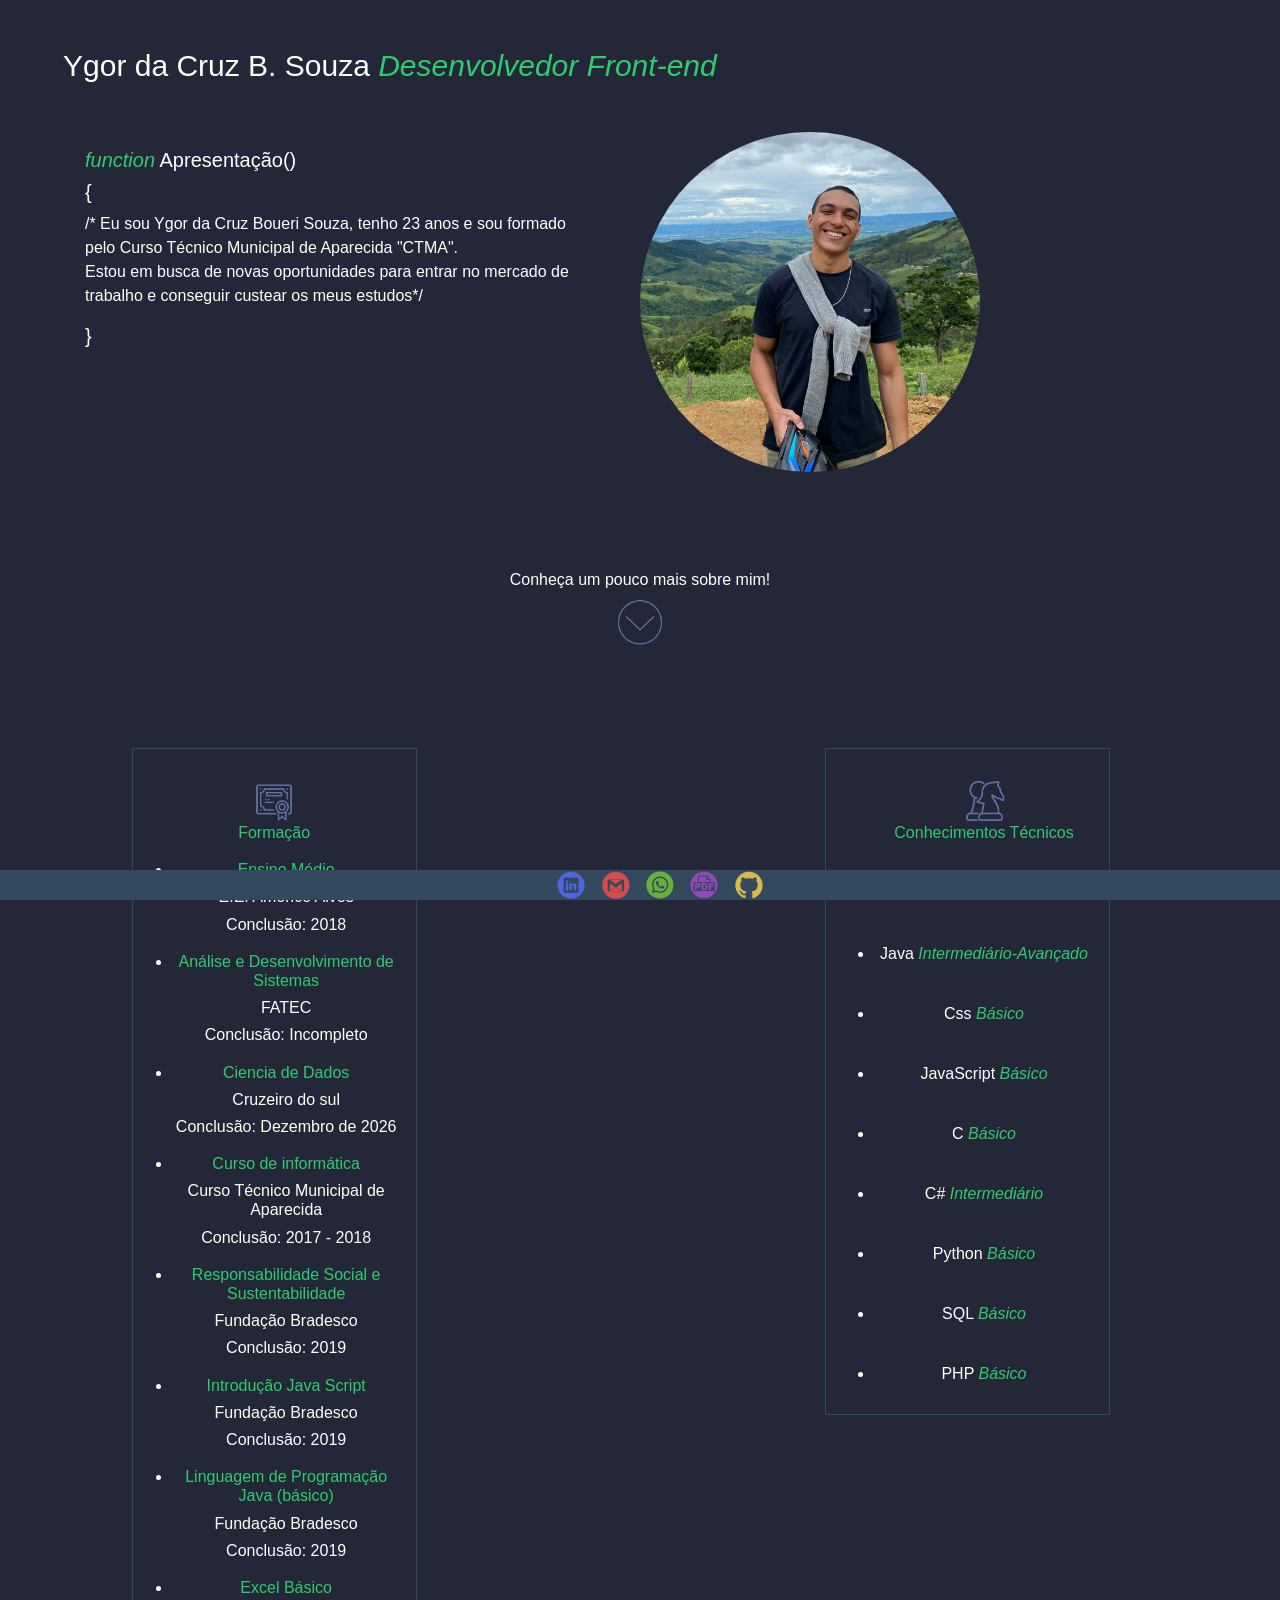
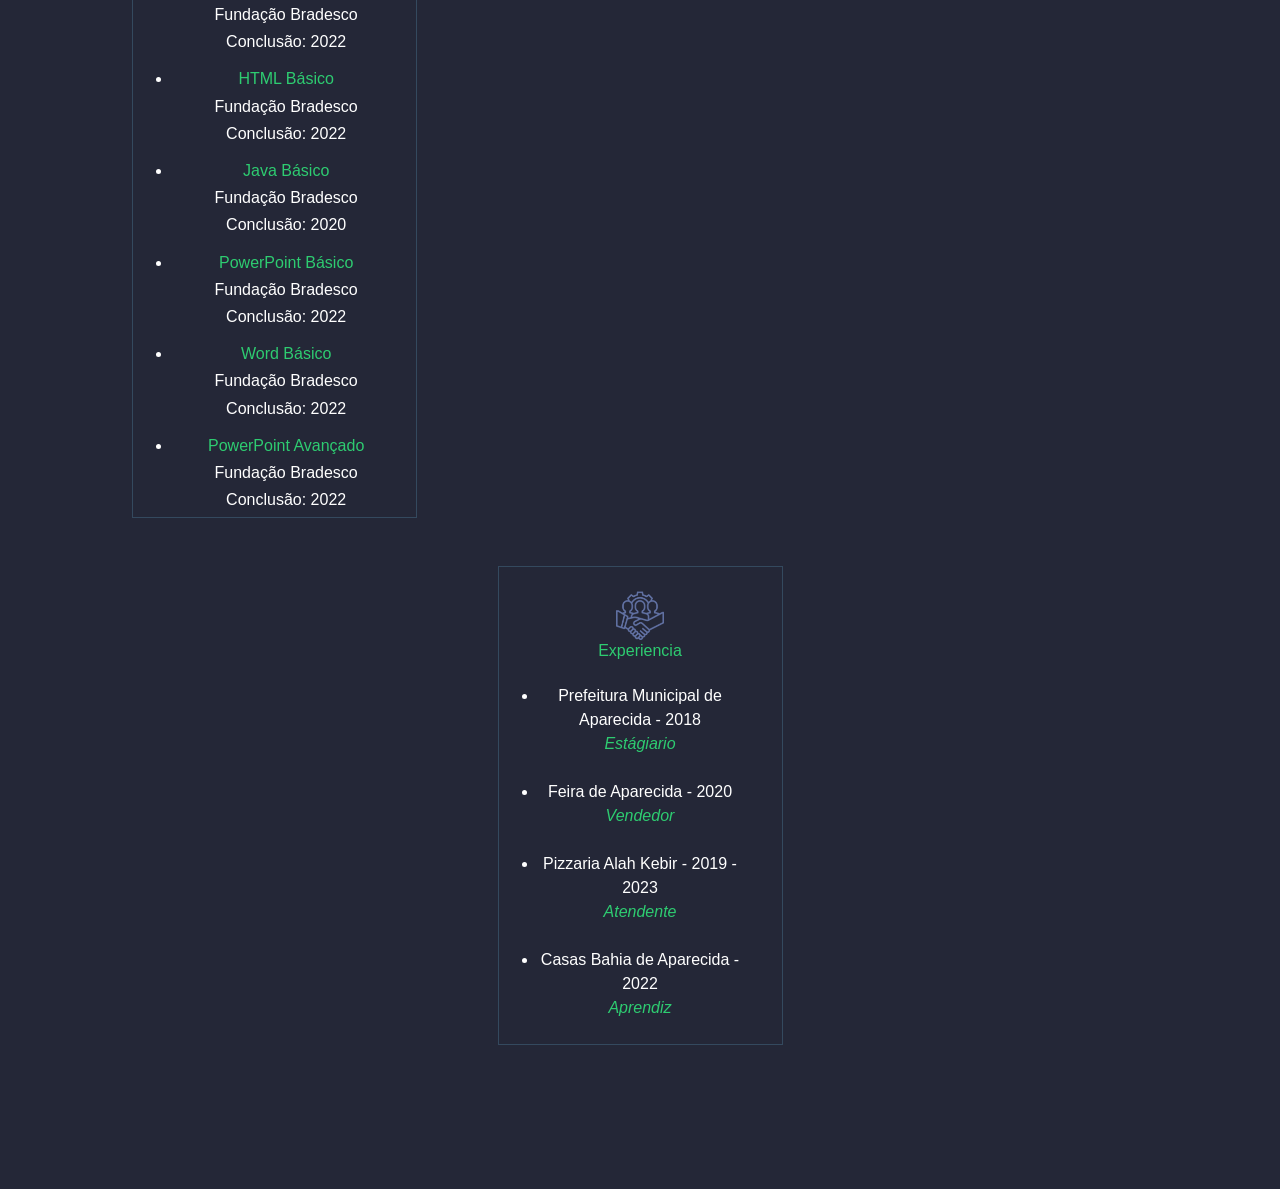
==== index.html @ 8544e9ea "Update index.html" ====
<!DOCTYPE html>
<html lang="pt-br">

<head>
    <meta charset="UTF-8">
    <meta name="viewport" content="width=device-width, initial-scale=1.0">
    <meta http-equiv="X-UA-Compatible" content="ie=edge">
    <link rel="stylesheet" href="Lib/bootstrap/css/bootstrap.min.css">
    <link rel="stylesheet" href="Css/Style.css">
    <title>Curriculum</title>
</head>

<body class="container-fluid">
    <header class="mt-5 ml-5">
        <h1 id="txt-name">Ygor da Cruz B. Souza <em>Desenvolvedor Front-end</em></h1>
    </header>

    <main class="container mt-5 mb-5 pb-5">
        <div class="row">
            <div class="col-12 col-sm-12 col-md-12 col-lg-6 col-xl-6 pr-5">
                <h5 class="mt-3"><em>function</em> Apresentação()</h5>
                <h5>{</h5>
                <p>/* Eu sou Ygor da Cruz Boueri Souza, tenho 23 anos e sou formado pelo Curso Técnico Municipal de
                    Aparecida
                    "CTMA".<br> Estou em busca de novas oportunidades para entrar no mercado de trabalho e conseguir custear os meus estudos*/
                    <br>
                </p>
                <h5>}</h5>
            </div>
            <div class="col-12 col-sm-12 col-md-12 col-lg-6 col-xl-6 p-0 m-0">
                <img class="p-0 m-0" src="Img/Ygor.jpeg" id="id-img">
            </div>

            <div class="col-12 col-sm-12 col-md-12 col-lg-12 col-xl-12 mt-5 text-center">
                <p class="text-center mt-5 pb-0 mb-0">Conheça um pouco mais sobre mim!</p>
                <a href="#conhecimentos" class="pt-0 mt-0">
                    <img class="p-0 m-0" src="Img/btnDown.png" alt="Imagem indisponivel" height="60px" id="img">
                </a>
            </div>
        </div>

        <div class="row mt-5 mb-5" id="conhecimentos">

            <div class="col-12 col-sm-12 col-md-12 col-lg-3 col-xl-3 bordas text-center mt-5 mb-0">
                <img class="text-center mt-4 main-img" src="Img/imgForm.png" alt="Imagem indisponivel">
                <h6 class="titulos">Formação</h6>
                <ul class="m-0 p-0 ml-4">
                    <li>
                        <h6 class="titulos mt-3">Ensino Médio</h6>
                    </li>
                    <h6>E.E. Américo Alves</h6>
                    <h6>Conclusão: 2018</h6>

                    <li>
                        <h6 class="titulos mt-3">Análise e Desenvolvimento de Sistemas</h6>
                    </li>
                    <h6>FATEC</h6>
                    <h6>Conclusão: Incompleto</h6>

                    <li>
                        <h6 class="titulos mt-3">Ciencia de Dados</h6>
                    </li>
                    <h6>Cruzeiro do sul</h6>
                    <h6>Conclusão: Dezembro de 2026</h6>

                    <li>
                        <h6 class="titulos mt-3">Curso de informática</h6>
                    </li>
                    <h6>Curso Técnico Municipal de Aparecida</h6>
                    <h6>Conclusão: 2017 - 2018</h6>

                    <li>
                        <h6 class="mt-3 titulos">Responsabilidade Social e Sustentabilidade </h6>
                    </li>
                    <h6>Fundação Bradesco</h6>
                    <h6>Conclusão: 2019</h6>


                    <li>
                        <h6 class="mt-3 titulos">Introdução Java Script  </h6>
                    </li>
                    <h6>Fundação Bradesco</h6>
                    <h6>Conclusão: 2019</h6>

                    <li>
                        <h6 class="mt-3 titulos">Linguagem de Programação Java (básico)</h6>
                    </li>
                    <h6>Fundação Bradesco</h6>
                    <h6>Conclusão: 2019</h6>

                    <li>
                        <h6 class="mt-3 titulos">Excel Básico</h6>
                    </li>
                    <h6>Fundação Bradesco</h6>
                    <h6>Conclusão: 2022</h6>

                    <li>
                        <h6 class="mt-3 titulos">HTML Básico </h6>
                    </li>
                    <h6>Fundação Bradesco</h6>
                    <h6>Conclusão: 2022</h6>

                    <li>
                        <h6 class="mt-3 titulos">Java Básico </h6>
                    </li>
                    <h6>Fundação Bradesco</h6>
                    <h6>Conclusão: 2020</h6>

                    <li>
                        <h6 class="mt-3 titulos">PowerPoint Básico </h6>
                    </li>
                    <h6>Fundação Bradesco</h6>
                    <h6>Conclusão: 2022</h6>

                    <li>
                        <h6 class="mt-3 titulos">Word Básico </h6>
                    </li>
                    <h6>Fundação Bradesco</h6>
                    <h6>Conclusão: 2022</h6>

                    <li>
                        <h6 class="mt-3 titulos">PowerPoint Avançado  </h6>
                    </li>
                    <h6>Fundação Bradesco</h6>
                    <h6>Conclusão: 2022</h6>
                </ul>
            </div>
            
            <div class="col-12 col-sm-12 col-md-12 col-lg-3 col-xl-3"></div>

            <div class=" col-12 col-sm-12 col-md-12 col-lg-3 col-xl-3 mt-5 pt-0 pl-5 bordas text-center esq">
                <img class="text-center mt-4 main-img" src="Img/imgTech.png" alt="Imagem indisponivel">
                <h6 class="titulos">Conhecimentos Técnicos</h6>
                <ul class="m-0 p-0">
                    <br>
                    <li class="m-0 p-0 mb-1 mt-2">HTML <em>Intermediário</em></li>
                    <br>
                    <li class="m-0 p-0 mb-1 mt-2">Java <em>Intermediário-Avançado</em></li>
                    <br>
                    <li class="m-0 p-0 mb-1 mt-2">Css <em>Básico</em></li>
                    <br>
                    <li class="m-0 p-0 mb-1 mt-2">JavaScript <em>Básico</em></li>
                    <br>
                    <li class="m-0 p-0 mb-1 mt-2">C <em>Básico</em></li>
                    <br>
                    <li class="m-0 p-0 mb-1 mt-2">C# <em>Intermediário</em></li>
                    <br>
                    <li class="m-0 p-0 mb-1 mt-2">Python <em>Básico</em></li>
                    <br>
                    <li class="m-0 p-0 mb-1 mt-2">SQL <em>Básico</em></li>
                    <br>
                    <li class="m-0 p-0 mb-1 mt-2">PHP <em>Básico</em></li>
                    <br>
                </ul>
            </div>

            <div class="col-12 col-sm-12 col-md-12 col-lg-3 col-xl-3 mt-5 bordas text-center ult">
                <img class="text-center mt-4 main-img" src="Img/imgInter.png" alt="Imagem indisponivel">
                <h6 class="titulos">Experiencia</h6>
                <ul class="m-4 p-0 mb-1 mt-2">
                    <li class="m-0 p-0">Prefeitura Municipal de Aparecida - 2018 <br><em>Estágiario</em></li>
                </ul>
                <ul class="m-4 p-0 mb-1 mt-2">
                    <li class="m-0 p-0">Feira de Aparecida - 2020 <br><em>Vendedor</em></li>
                </ul>
                <ul class="m-4 p-0 mb-1 mt-2">
                    <li class="m-0 p-0">Pizzaria Alah Kebir - 2019 - 2023 <br><em>Atendente</em></li>
                </ul>
                <ul class="m-4 p-0 mb-1 mt-2">
                    <li class="m-0 p-0">Casas Bahia de Aparecida - 2022 <br><em>Aprendiz</em></li>
                </ul>
            </div>
        </div>
    </main>

    <footer class="navbar fixed-bottom p-0 d-block m-0">

        <nav>
            <ul class="list center mb-0 pb-0">
                <li class="list-item">
                    <a target="_blank" href="https://www.linkedin.com/in/ygor-cruz-1957b2168/">
                        <img class="d-img" src="Img/btnLinkedin.png" id="btnLinkedin">
                    </a>
                </li>
                <li class="list-item">
                    <a target="_blank"
                        href="https://mail.google.com/mail/u/0/?view=cm&fs=1&tf=1&to=ygor.cruz019@gmail.com&body=Ol%C3%A1!">
                        <img class="d-img" src="Img/btnGmail.png" alt="Imagem indisponivel" id="btnGmail">
                    </a>
                </li>
                <li class="list-item">
                    <a target="_blank" href="https://api.whatsapp.com/send?phone=5512991654417&text=Olá">
                        <img class="d-img" src="Img/btnWhatsapp.png" alt="Imagem indisponivel" id="btnWhatsapp">
                    </a>
                </li>
                <li class="list-item">
                    <a target="_blank" href="Curriculo.pdf">
                        <img class="d-img" src="Img/btnPdf.png" alt="Imagem indisponivel" id="btnPdf">
                    </a>
                </li>
                <li class="list-item">
                    <a target="_blank" href="https://github.com/YgorCruz">
                        <img class="d-img" src="Img/btnGithub.png" alt="Imagem indisponivel" id="btnGithub">
                    </a>
                </li>
            </ul>
        </nav>

    </footer>
    <script src="lib/jquery/jquery.min.js"></script>
    <script src="Lib/bootstrap/js/bootstrap.min.js"></script>
</body>

</html>
---- Css/Style.css ----
/*Suavização da tela*/

html {
    scroll-behavior: smooth;
}

/*cor de fundo e das letras*/

body {
    background-color: #242737;
    color: white !important;
    position: absolute;
}

/*cor de fundo*/

footer {
    background-color: #34495e;
    text-align: center;
    position: relative;
}

main {
    position: relative;
}

.d-img {
    height: 30px;
    margin-bottom: 0;
    margin-left: 5px;
    margin-right: 5px;
    background-color: #34495e;
    border-radius: 100%;
}

a:hover {
    text-decoration: none;
}

em {
    color: #2ecc71;
}

header, h1 {
    font-size: 30px !important;
    color: white !important;
}

/*Nome Header*/

#txt-name {
    text-align: left;
}

.list {
    list-style: none;
}

.list-item {
    display: inline;
}

/*Borda das divs*/

.bordas {
    border: 1px solid #34495e;
    margin: auto;
}

/*Foto*/

#id-img {
    height: 340px;
    border-radius: 100%;
}

/*Titulo das divs*/

.titulos {
    color: #2ecc71;
}

.esq {
    height: auto;
    margin-right: 100px;
}

.ult {
    margin: auto;
}

.main-img {
    height: 50px !important;
}

#img {
    transition: all .3s;
}

#img:hover {
    transform: translateY(+20px);
}

#btnWhatsapp {
    transition: all .3s;
}

#btnWhatsapp:hover {
    transform: translateY(-10px);
}

#btnGithub:hover {
    transform: translateY(-10px);
}

#btnGithub {
    transition: all .3s;
}

#btnPdf:hover {
    transform: translateY(-10px);
}

#btnPdf {
    transition: all .3s;
}

#btnLinkedin:hover {
    transform: translateY(-10px);
}

#btnLinkedin {
    transition: all .3s;
}

#btnGmail:hover {
    transform: translateY(-10px);
}

#btnGmail {
    transition: all .3s;
}
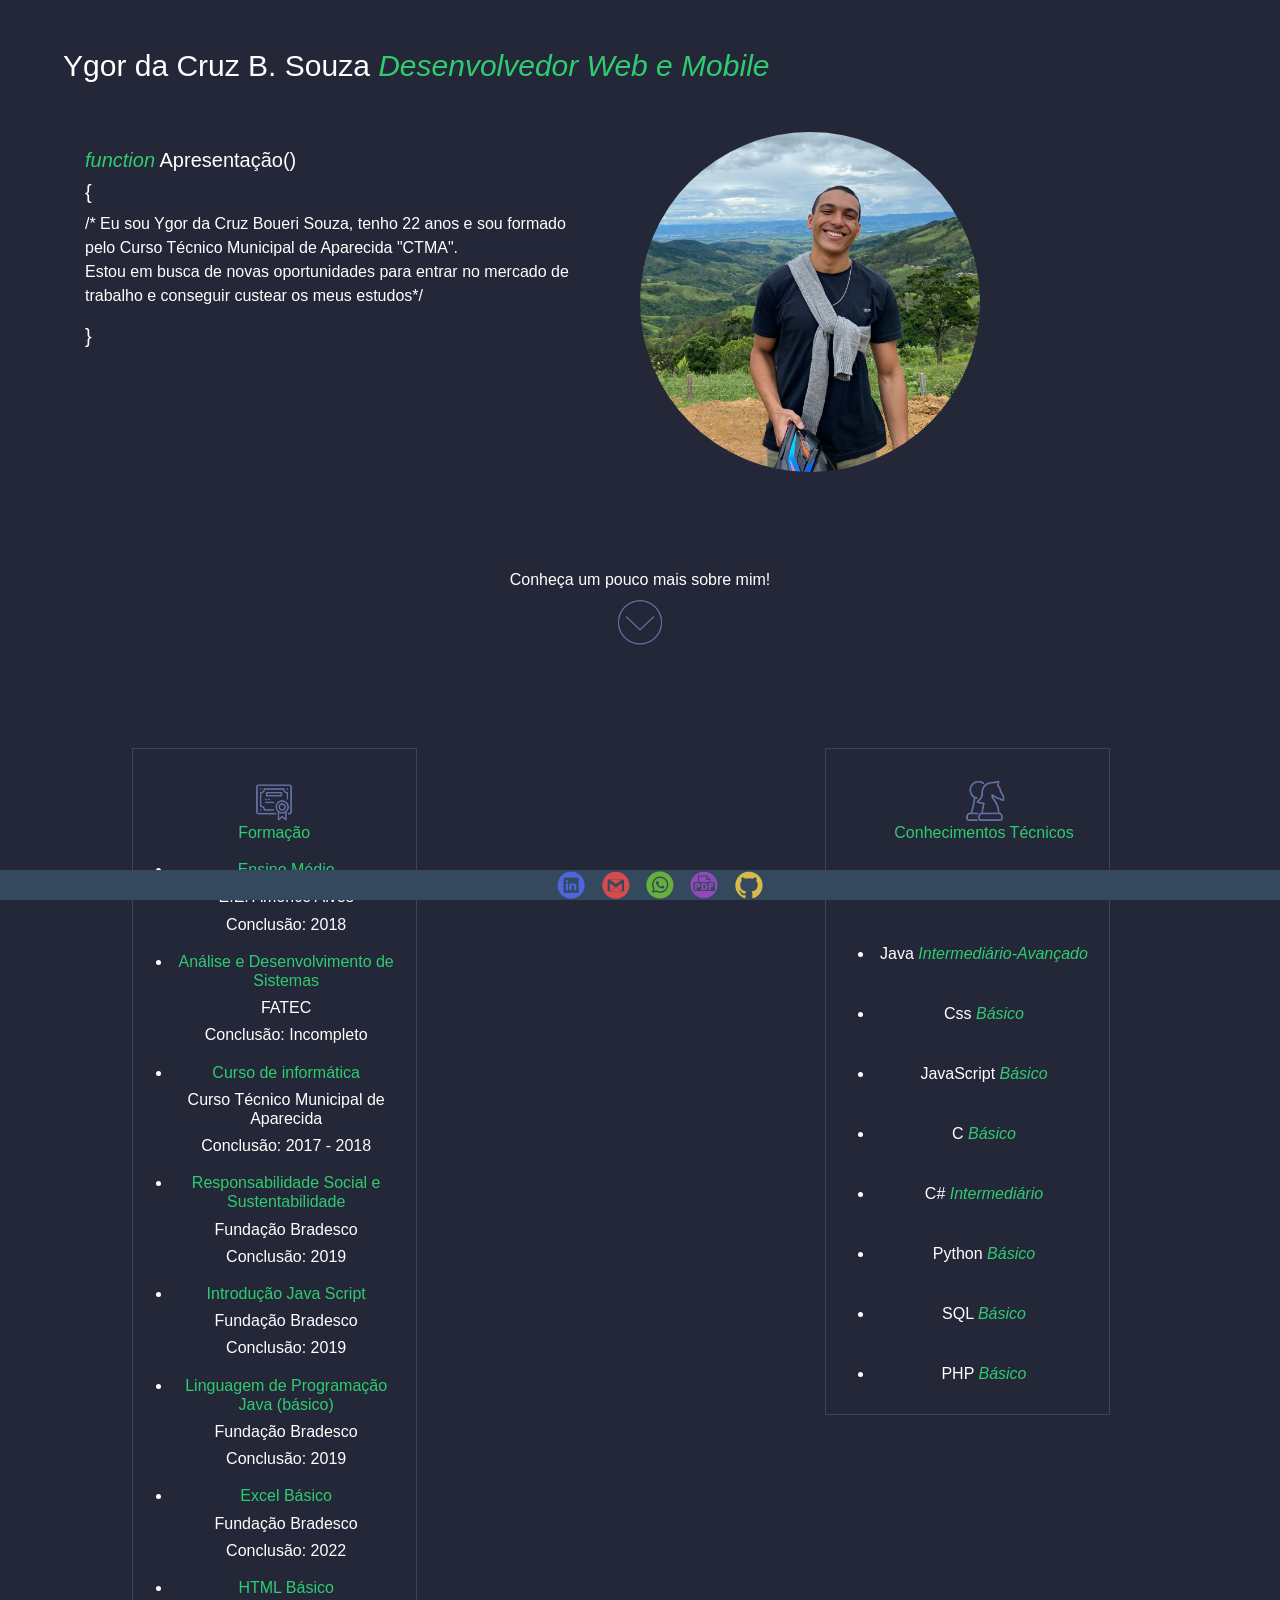
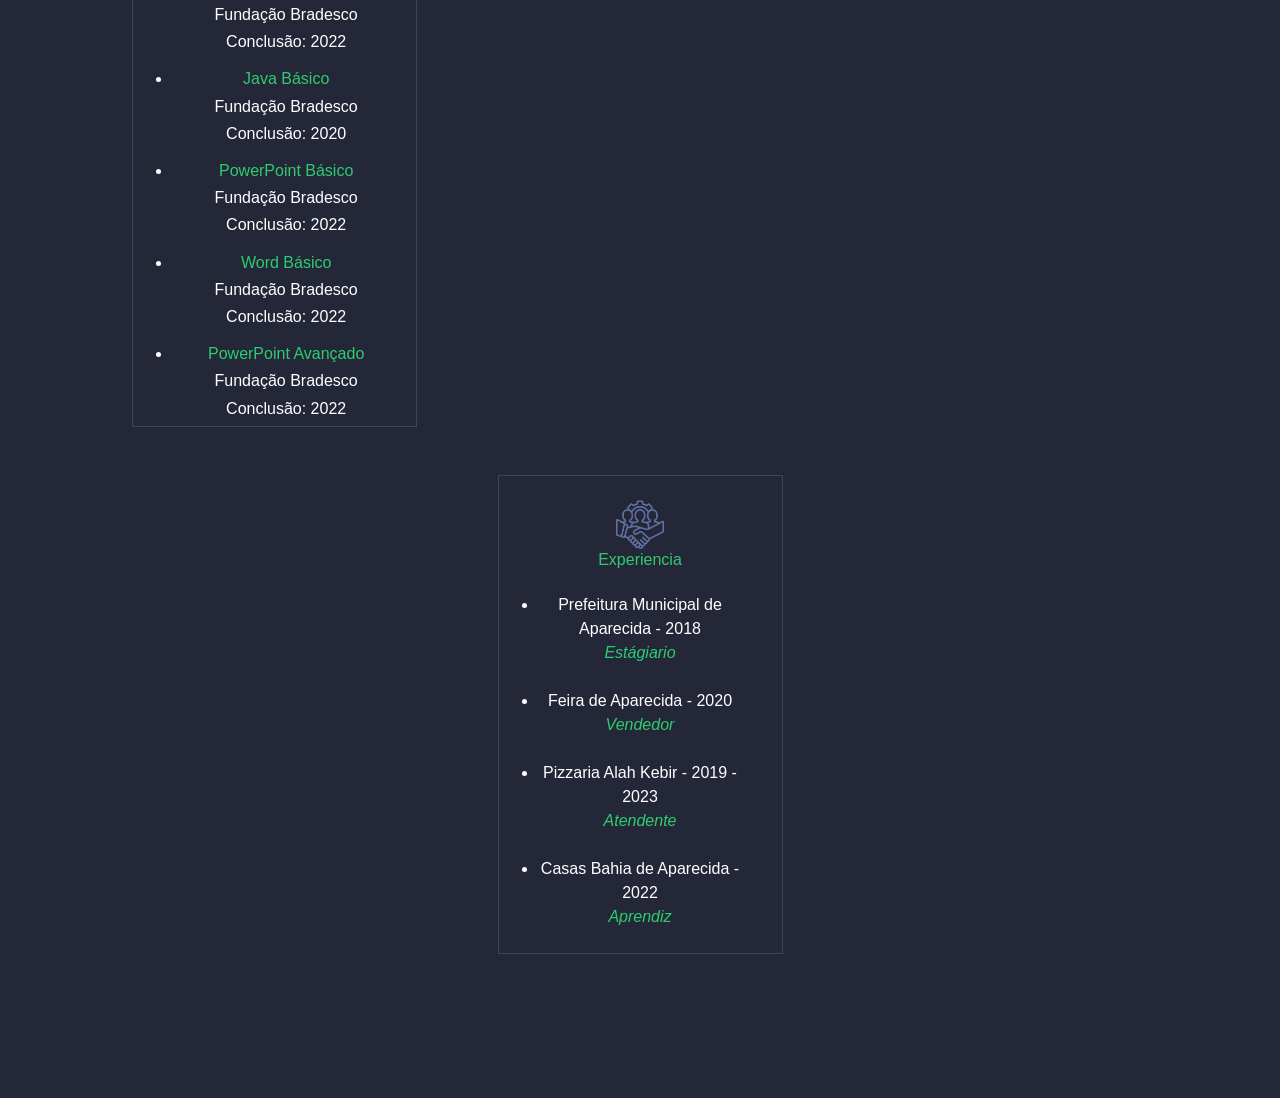
==== commit 70c6fcac: "Update index.html" ====
--- a/index.html
+++ b/index.html
@@ -12,7 +12,7 @@
 
 <body class="container-fluid">
     <header class="mt-5 ml-5">
-        <h1 id="txt-name">Ygor da Cruz B. Souza <em>Desenvolvedor Front-end</em></h1>
+        <h1 id="txt-name">Ygor da Cruz B. Souza <em>Desenvolvedor Web e Mobile</em></h1>
     </header>
 
     <main class="container mt-5 mb-5 pb-5">
@@ -20,7 +20,7 @@
             <div class="col-12 col-sm-12 col-md-12 col-lg-6 col-xl-6 pr-5">
                 <h5 class="mt-3"><em>function</em> Apresentação()</h5>
                 <h5>{</h5>
-                <p>/* Eu sou Ygor da Cruz Boueri Souza, tenho 23 anos e sou formado pelo Curso Técnico Municipal de
+                <p>/* Eu sou Ygor da Cruz Boueri Souza, tenho 22 anos e sou formado pelo Curso Técnico Municipal de
                     Aparecida
                     "CTMA".<br> Estou em busca de novas oportunidades para entrar no mercado de trabalho e conseguir custear os meus estudos*/
                     <br>
@@ -58,12 +58,6 @@
                     <h6>Conclusão: Incompleto</h6>
 
                     <li>
-                        <h6 class="titulos mt-3">Ciencia de Dados</h6>
-                    </li>
-                    <h6>Cruzeiro do sul</h6>
-                    <h6>Conclusão: Dezembro de 2026</h6>
-
-                    <li>
                         <h6 class="titulos mt-3">Curso de informática</h6>
                     </li>
                     <h6>Curso Técnico Municipal de Aparecida</h6>
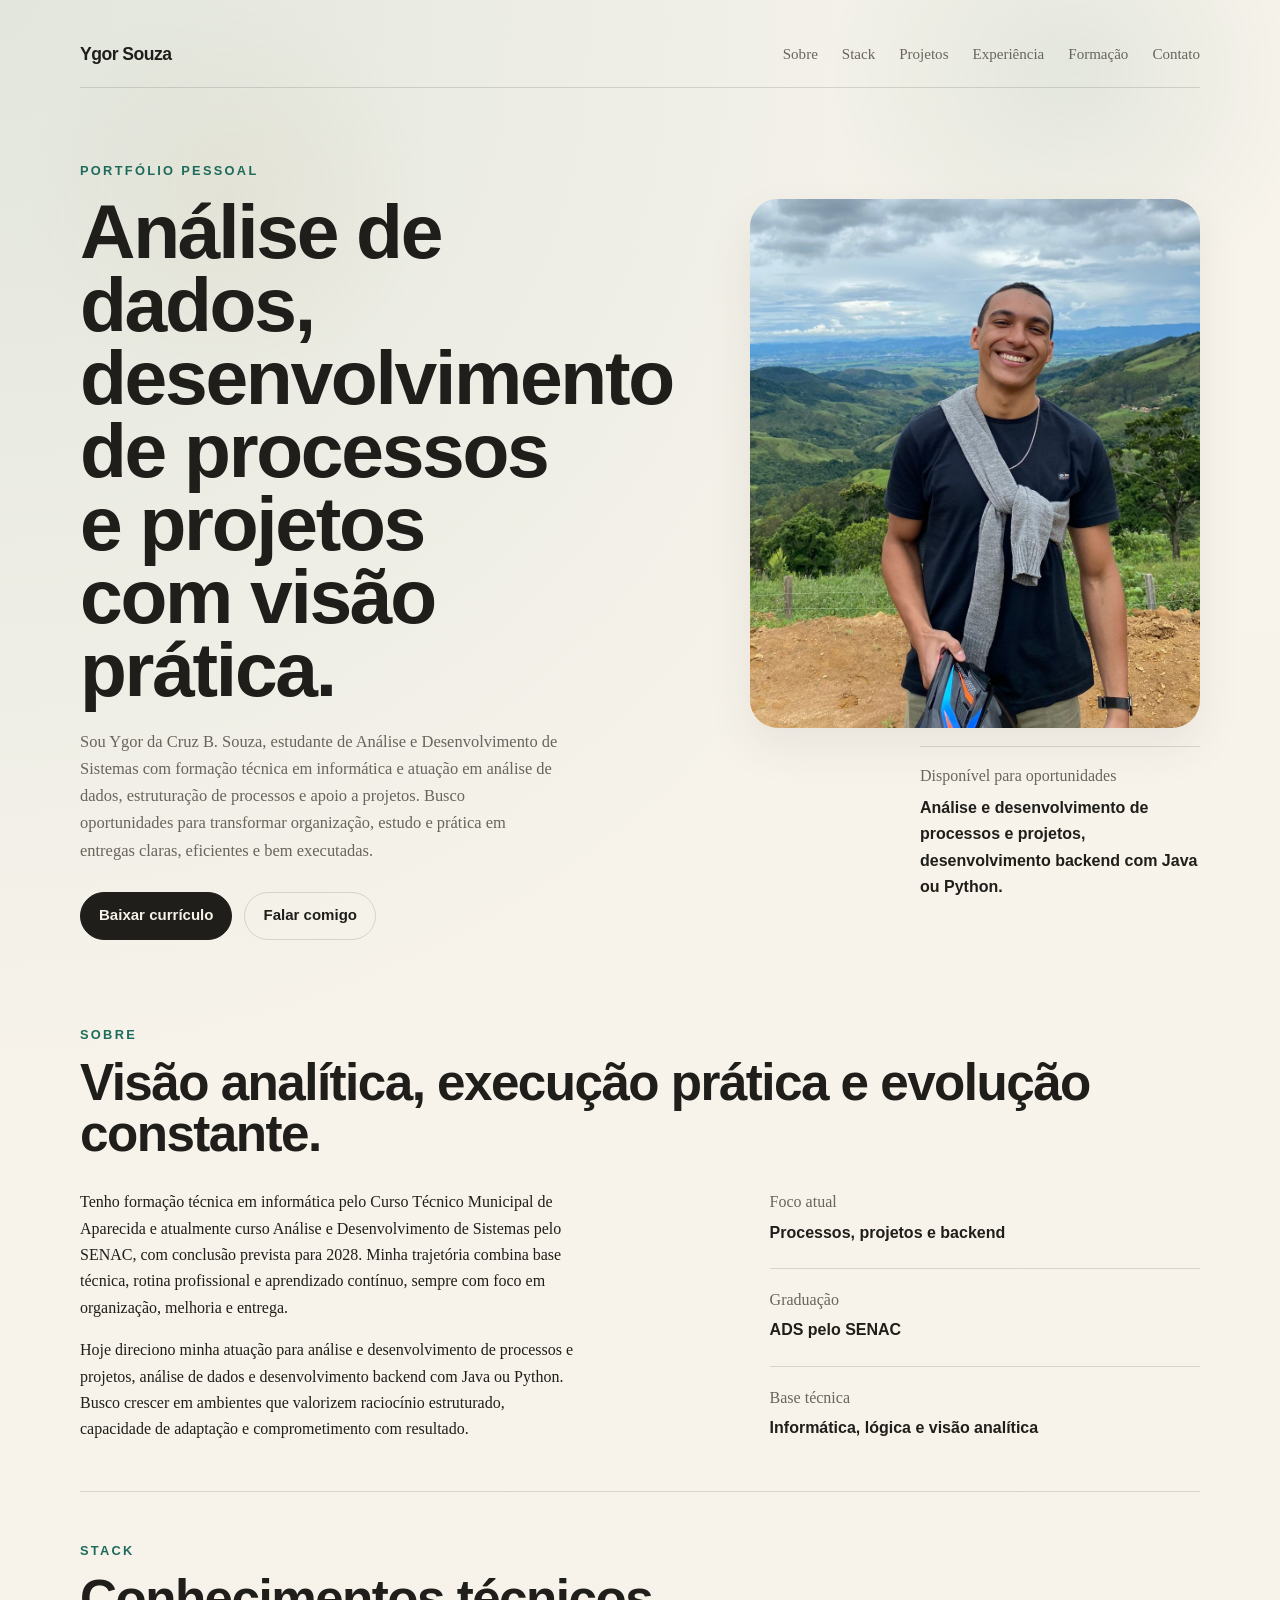
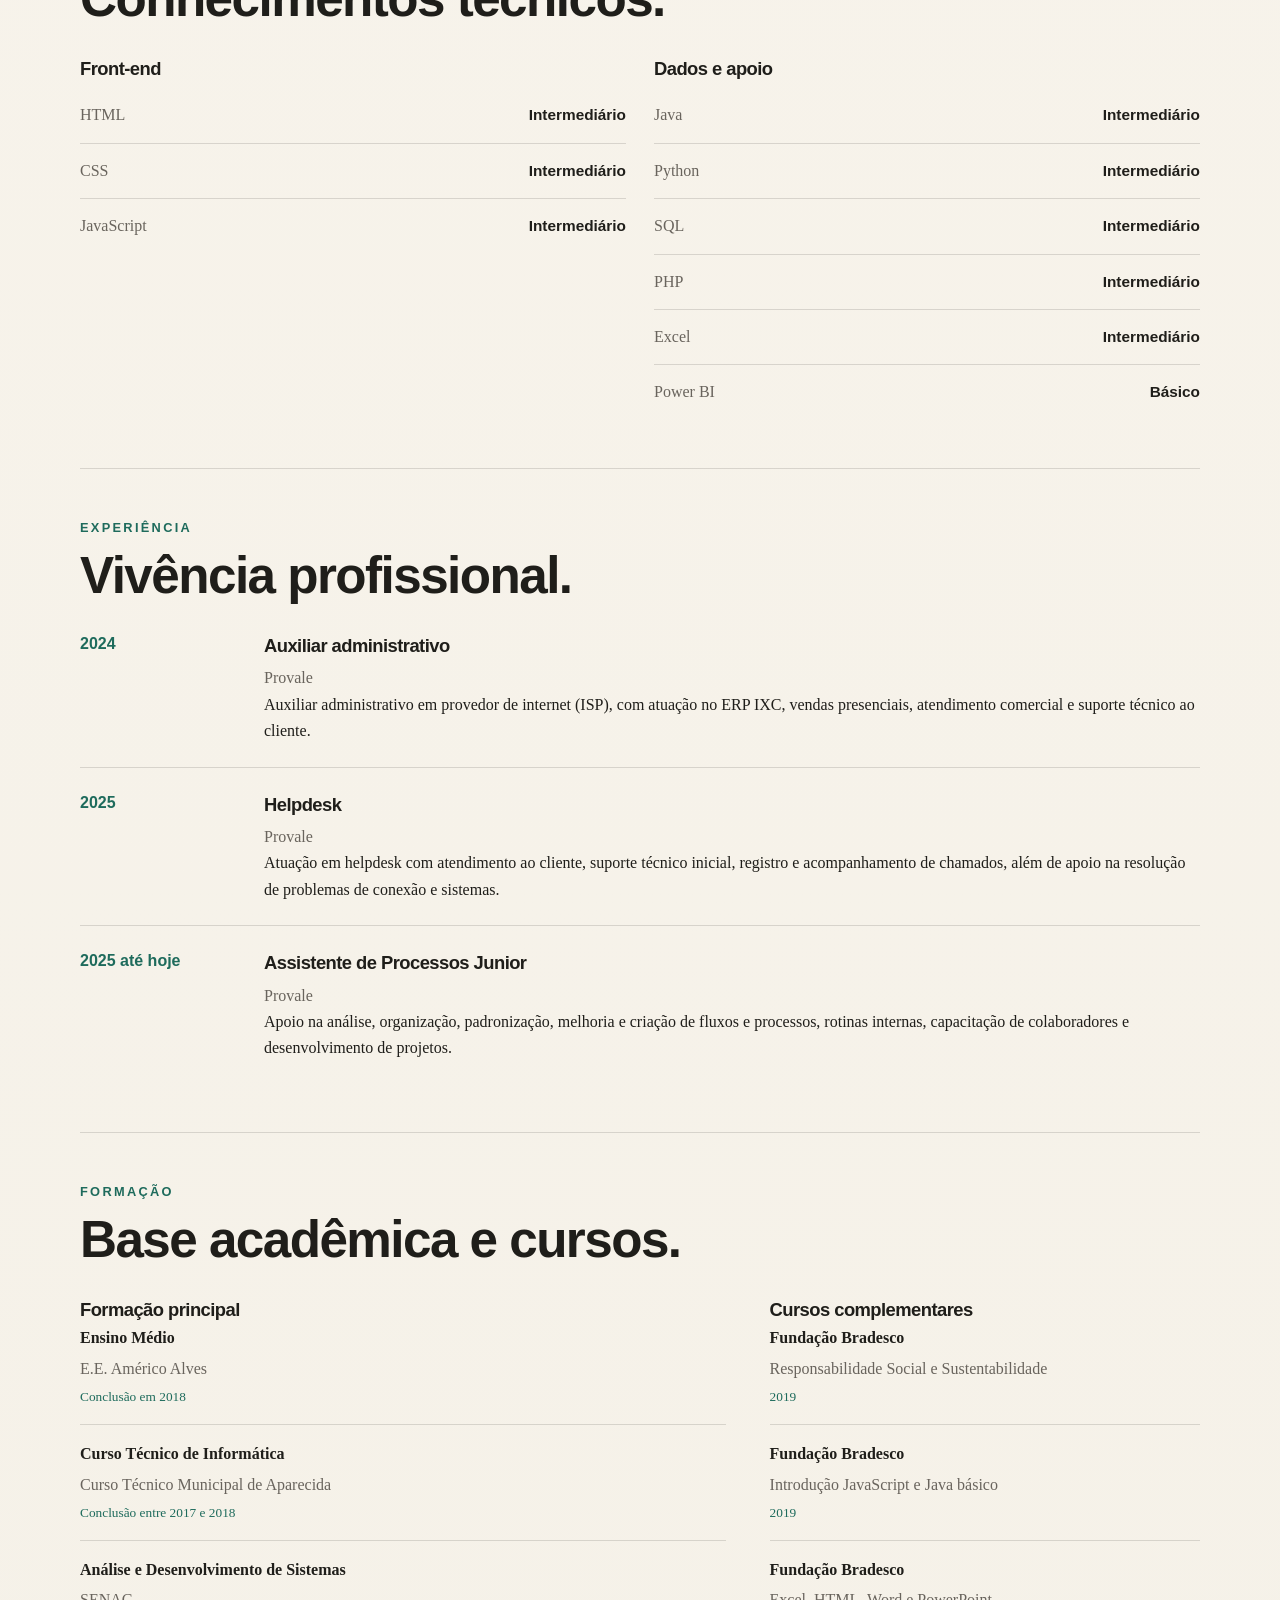
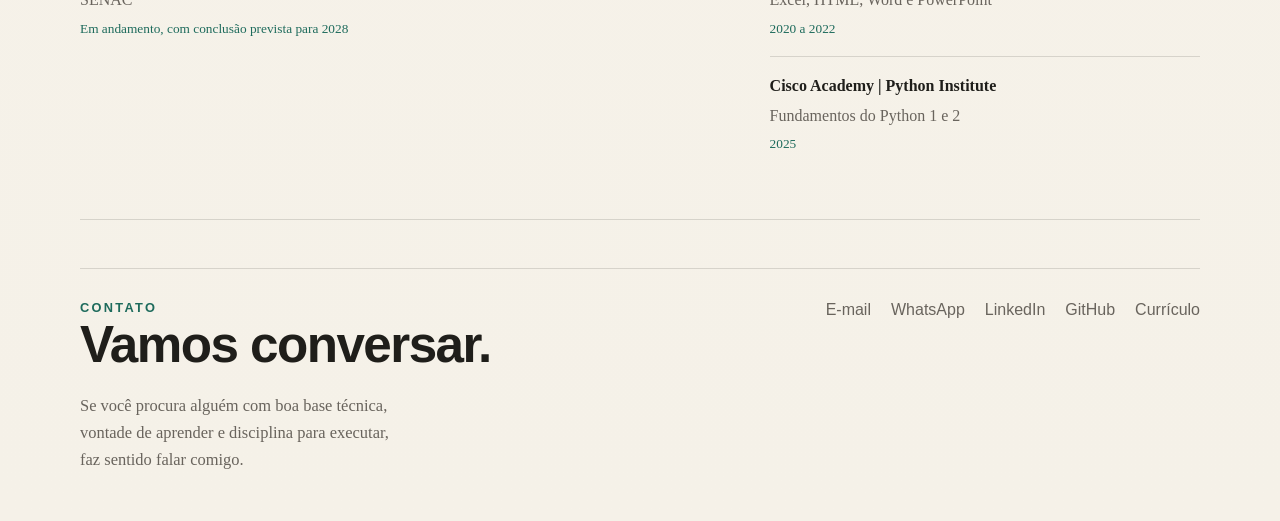
==== commit bd63c263: "Autualização de portifólio, sem utilização de framework bootstrap e nova identidade visual" ====
--- a/index.html
+++ b/index.html
@@ -1,208 +1,248 @@
 <!DOCTYPE html>
-<html lang="pt-br">
-
+<html lang="pt-BR">
 <head>
     <meta charset="UTF-8">
     <meta name="viewport" content="width=device-width, initial-scale=1.0">
-    <meta http-equiv="X-UA-Compatible" content="ie=edge">
-    <link rel="stylesheet" href="Lib/bootstrap/css/bootstrap.min.css">
+    <meta name="description" content="Portfólio de Ygor da Cruz B. Souza, desenvolvedor front-end com perfil técnico, experiência prática e formação em tecnologia.">
+    <title>Ygor da Cruz B. Souza | Portfólio</title>
+    <link rel="icon" type="image/svg+xml" href="Img/favicon.svg">
     <link rel="stylesheet" href="Css/Style.css">
-    <title>Curriculum</title>
 </head>
-
-<body class="container-fluid">
-    <header class="mt-5 ml-5">
-        <h1 id="txt-name">Ygor da Cruz B. Souza <em>Desenvolvedor Web e Mobile</em></h1>
+<body>
+    <div class="page-accent" aria-hidden="true"></div>
+
+    <!-- Navegação principal compartilhada com a página de projetos. -->
+    <header class="site-header">
+        <div class="shell nav-shell">
+            <a class="brand reveal" href="#inicio">Ygor Souza</a>
+            <nav class="site-nav reveal reveal-delay-1" aria-label="Navegação principal">
+                <a href="#sobre">Sobre</a>
+                <a href="#stack">Stack</a>
+                <a href="projetos.html">Projetos</a>
+                <a href="#experiencia">Experiência</a>
+                <a href="#formacao">Formação</a>
+                <a href="#contato">Contato</a>
+            </nav>
+        </div>
     </header>
 
-    <main class="container mt-5 mb-5 pb-5">
-        <div class="row">
-            <div class="col-12 col-sm-12 col-md-12 col-lg-6 col-xl-6 pr-5">
-                <h5 class="mt-3"><em>function</em> Apresentação()</h5>
-                <h5>{</h5>
-                <p>/* Eu sou Ygor da Cruz Boueri Souza, tenho 22 anos e sou formado pelo Curso Técnico Municipal de
-                    Aparecida
-                    "CTMA".<br> Estou em busca de novas oportunidades para entrar no mercado de trabalho e conseguir custear os meus estudos*/
-                    <br>
+    <main id="inicio">
+        <!-- Hero com posicionamento profissional e CTA principal. -->
+        <section class="hero shell">
+            <div class="hero-copy">
+                <p class="eyebrow reveal">Portfólio pessoal</p>
+                <h1 class="reveal reveal-delay-1">Análise de dados, desenvolvimento de processos e projetos com visão prática.</h1>
+                <p class="lead reveal reveal-delay-2">
+                    Sou Ygor da Cruz B. Souza, estudante de Análise e Desenvolvimento de Sistemas com formação técnica
+                    em informática e atuação em análise de dados, estruturação de processos e apoio a projetos. Busco
+                    oportunidades para transformar organização, estudo e prática em entregas claras, eficientes e bem
+                    executadas.
                 </p>
-                <h5>}</h5>
-            </div>
-            <div class="col-12 col-sm-12 col-md-12 col-lg-6 col-xl-6 p-0 m-0">
-                <img class="p-0 m-0" src="Img/Ygor.jpeg" id="id-img">
-            </div>
-
-            <div class="col-12 col-sm-12 col-md-12 col-lg-12 col-xl-12 mt-5 text-center">
-                <p class="text-center mt-5 pb-0 mb-0">Conheça um pouco mais sobre mim!</p>
-                <a href="#conhecimentos" class="pt-0 mt-0">
-                    <img class="p-0 m-0" src="Img/btnDown.png" alt="Imagem indisponivel" height="60px" id="img">
-                </a>
-            </div>
-        </div>
-
-        <div class="row mt-5 mb-5" id="conhecimentos">
-
-            <div class="col-12 col-sm-12 col-md-12 col-lg-3 col-xl-3 bordas text-center mt-5 mb-0">
-                <img class="text-center mt-4 main-img" src="Img/imgForm.png" alt="Imagem indisponivel">
-                <h6 class="titulos">Formação</h6>
-                <ul class="m-0 p-0 ml-4">
+
+                <div class="hero-actions reveal reveal-delay-3">
+                    <a class="button primary" href="Curriculo.pdf" target="_blank" rel="noopener noreferrer">Baixar currículo</a>
+                    <a class="button ghost" href="#contato">Falar comigo</a>
+                </div>
+            </div>
+
+            <div class="hero-media reveal reveal-delay-2">
+                <div class="portrait-wrap">
+                    <img src="Img/Ygor.jpeg" alt="Retrato de Ygor da Cruz B. Souza" class="portrait">
+                </div>
+                <div class="hero-note">
+                    <span>Disponível para oportunidades</span>
+                    <strong>Análise e desenvolvimento de processos e projetos, desenvolvimento backend com Java ou Python.</strong>
+                </div>
+            </div>
+        </section>
+
+        <!-- Resumo de perfil e direcionamento atual. -->
+        <section class="section shell" id="sobre">
+            <div class="section-head reveal">
+                <p class="eyebrow">Sobre</p>
+                <h2>Visão analítica, execução prática e evolução constante.</h2>
+            </div>
+
+            <div class="two-column">
+                <div class="copy-block reveal reveal-delay-1">
+                    <p>
+                        Tenho formação técnica em informática pelo Curso Técnico Municipal de Aparecida e atualmente
+                        curso Análise e Desenvolvimento de Sistemas pelo SENAC, com conclusão prevista para 2028. Minha
+                        trajetória combina base técnica, rotina profissional e aprendizado contínuo, sempre com foco em
+                        organização, melhoria e entrega.
+                    </p>
+                    <p>
+                        Hoje direciono minha atuação para análise e desenvolvimento de processos e projetos, análise de
+                        dados e desenvolvimento backend com Java ou Python. Busco crescer em ambientes que valorizem
+                        raciocínio estruturado, capacidade de adaptação e comprometimento com resultado.
+                    </p>
+                </div>
+
+                <ul class="fact-block reveal reveal-delay-2">
                     <li>
-                        <h6 class="titulos mt-3">Ensino Médio</h6>
+                        <span class="fact-label">Foco atual</span>
+                        <strong>Processos, projetos e backend</strong>
                     </li>
-                    <h6>E.E. Américo Alves</h6>
-                    <h6>Conclusão: 2018</h6>
-
                     <li>
-                        <h6 class="titulos mt-3">Análise e Desenvolvimento de Sistemas</h6>
+                        <span class="fact-label">Graduação</span>
+                        <strong>ADS pelo SENAC</strong>
                     </li>
-                    <h6>FATEC</h6>
-                    <h6>Conclusão: Incompleto</h6>
-
                     <li>
-                        <h6 class="titulos mt-3">Curso de informática</h6>
+                        <span class="fact-label">Base técnica</span>
+                        <strong>Informática, lógica e visão analítica</strong>
                     </li>
-                    <h6>Curso Técnico Municipal de Aparecida</h6>
-                    <h6>Conclusão: 2017 - 2018</h6>
-
-                    <li>
-                        <h6 class="mt-3 titulos">Responsabilidade Social e Sustentabilidade </h6>
-                    </li>
-                    <h6>Fundação Bradesco</h6>
-                    <h6>Conclusão: 2019</h6>
-
-
-                    <li>
-                        <h6 class="mt-3 titulos">Introdução Java Script  </h6>
-                    </li>
-                    <h6>Fundação Bradesco</h6>
-                    <h6>Conclusão: 2019</h6>
-
-                    <li>
-                        <h6 class="mt-3 titulos">Linguagem de Programação Java (básico)</h6>
-                    </li>
-                    <h6>Fundação Bradesco</h6>
-                    <h6>Conclusão: 2019</h6>
-
-                    <li>
-                        <h6 class="mt-3 titulos">Excel Básico</h6>
-                    </li>
-                    <h6>Fundação Bradesco</h6>
-                    <h6>Conclusão: 2022</h6>
-
-                    <li>
-                        <h6 class="mt-3 titulos">HTML Básico </h6>
-                    </li>
-                    <h6>Fundação Bradesco</h6>
-                    <h6>Conclusão: 2022</h6>
-
-                    <li>
-                        <h6 class="mt-3 titulos">Java Básico </h6>
-                    </li>
-                    <h6>Fundação Bradesco</h6>
-                    <h6>Conclusão: 2020</h6>
-
-                    <li>
-                        <h6 class="mt-3 titulos">PowerPoint Básico </h6>
-                    </li>
-                    <h6>Fundação Bradesco</h6>
-                    <h6>Conclusão: 2022</h6>
-
-                    <li>
-                        <h6 class="mt-3 titulos">Word Básico </h6>
-                    </li>
-                    <h6>Fundação Bradesco</h6>
-                    <h6>Conclusão: 2022</h6>
-
-                    <li>
-                        <h6 class="mt-3 titulos">PowerPoint Avançado  </h6>
-                    </li>
-                    <h6>Fundação Bradesco</h6>
-                    <h6>Conclusão: 2022</h6>
                 </ul>
             </div>
-            
-            <div class="col-12 col-sm-12 col-md-12 col-lg-3 col-xl-3"></div>
-
-            <div class=" col-12 col-sm-12 col-md-12 col-lg-3 col-xl-3 mt-5 pt-0 pl-5 bordas text-center esq">
-                <img class="text-center mt-4 main-img" src="Img/imgTech.png" alt="Imagem indisponivel">
-                <h6 class="titulos">Conhecimentos Técnicos</h6>
-                <ul class="m-0 p-0">
-                    <br>
-                    <li class="m-0 p-0 mb-1 mt-2">HTML <em>Intermediário</em></li>
-                    <br>
-                    <li class="m-0 p-0 mb-1 mt-2">Java <em>Intermediário-Avançado</em></li>
-                    <br>
-                    <li class="m-0 p-0 mb-1 mt-2">Css <em>Básico</em></li>
-                    <br>
-                    <li class="m-0 p-0 mb-1 mt-2">JavaScript <em>Básico</em></li>
-                    <br>
-                    <li class="m-0 p-0 mb-1 mt-2">C <em>Básico</em></li>
-                    <br>
-                    <li class="m-0 p-0 mb-1 mt-2">C# <em>Intermediário</em></li>
-                    <br>
-                    <li class="m-0 p-0 mb-1 mt-2">Python <em>Básico</em></li>
-                    <br>
-                    <li class="m-0 p-0 mb-1 mt-2">SQL <em>Básico</em></li>
-                    <br>
-                    <li class="m-0 p-0 mb-1 mt-2">PHP <em>Básico</em></li>
-                    <br>
-                </ul>
-            </div>
-
-            <div class="col-12 col-sm-12 col-md-12 col-lg-3 col-xl-3 mt-5 bordas text-center ult">
-                <img class="text-center mt-4 main-img" src="Img/imgInter.png" alt="Imagem indisponivel">
-                <h6 class="titulos">Experiencia</h6>
-                <ul class="m-4 p-0 mb-1 mt-2">
-                    <li class="m-0 p-0">Prefeitura Municipal de Aparecida - 2018 <br><em>Estágiario</em></li>
-                </ul>
-                <ul class="m-4 p-0 mb-1 mt-2">
-                    <li class="m-0 p-0">Feira de Aparecida - 2020 <br><em>Vendedor</em></li>
-                </ul>
-                <ul class="m-4 p-0 mb-1 mt-2">
-                    <li class="m-0 p-0">Pizzaria Alah Kebir - 2019 - 2023 <br><em>Atendente</em></li>
-                </ul>
-                <ul class="m-4 p-0 mb-1 mt-2">
-                    <li class="m-0 p-0">Casas Bahia de Aparecida - 2022 <br><em>Aprendiz</em></li>
-                </ul>
-            </div>
-        </div>
+        </section>
+
+        <!-- Conhecimentos agrupados por área para manutenção mais simples. -->
+        <section class="section shell" id="stack">
+            <div class="section-head reveal">
+                <p class="eyebrow">Stack</p>
+                <h2>Conhecimentos técnicos.</h2>
+            </div>
+
+            <div class="stack-grid">
+                <article class="stack-group reveal reveal-delay-1">
+                    <h3>Front-end</h3>
+                    <ul>
+                        <li><span>HTML</span><strong>Intermediário</strong></li>
+                        <li><span>CSS</span><strong>Intermediário</strong></li>
+                        <li><span>JavaScript</span><strong>Intermediário</strong></li>
+                    </ul>
+                </article>
+
+                <article class="stack-group reveal reveal-delay-3">
+                    <h3>Dados e apoio</h3>
+                    <ul>
+                        <li><span>Java</span><strong>Intermediário</strong></li>
+                        <li><span>Python</span><strong>Intermediário</strong></li>
+                        <li><span>SQL</span><strong>Intermediário</strong></li>
+                        <li><span>PHP</span><strong>Intermediário</strong></li>
+                        <li><span>Excel</span><strong>Intermediário</strong></li>
+                        <li><span>Power BI</span><strong>Básico</strong></li>
+                    </ul>
+                </article>
+            </div>
+        </section>
+
+        <!-- Timeline profissional em ordem cronológica. -->
+        <section class="section shell" id="experiencia">
+            <div class="section-head reveal">
+                <p class="eyebrow">Experiência</p>
+                <h2>Vivência profissional.</h2>
+            </div>
+
+            <div class="timeline">
+                <article class="timeline-item reveal reveal-delay-1">
+                    <span class="timeline-year">2024</span>
+                    <div>
+                        <h3>Auxiliar administrativo</h3>
+                        <p class="muted">Provale</p>
+                        <p>Auxiliar administrativo em provedor de internet (ISP), com atuação no ERP IXC, vendas presenciais, atendimento comercial e suporte técnico ao cliente.</p>
+                    </div>
+                </article>
+
+                <article class="timeline-item reveal reveal-delay-2">
+                    <span class="timeline-year">2025</span>
+                    <div>
+                        <h3>Helpdesk</h3>
+                        <p class="muted">Provale</p>
+                        <p>Atuação em helpdesk com atendimento ao cliente, suporte técnico inicial, registro e acompanhamento de chamados, além de apoio na resolução de problemas de conexão e sistemas.</p>
+                    </div>
+                </article>
+
+                <article class="timeline-item reveal reveal-delay-3">
+                    <span class="timeline-year">2025 até hoje</span>
+                    <div>
+                        <h3>Assistente de Processos Junior</h3>
+                        <p class="muted">Provale</p>
+                        <p>Apoio na análise, organização, padronização, melhoria e criação de fluxos e processos, rotinas internas, capacitação de colaboradores e desenvolvimento de projetos.</p>
+                    </div>
+                </article>
+            </div>
+        </section>
+
+        <!-- Formação principal separada dos cursos complementares. -->
+        <section class="section shell" id="formacao">
+            <div class="section-head reveal">
+                <p class="eyebrow">Formação</p>
+                <h2>Base acadêmica e cursos.</h2>
+            </div>
+
+            <div class="two-column education-layout">
+                <div class="education-block reveal reveal-delay-1">
+                    <h3>Formação principal</h3>
+                    <ul class="entry-list">
+                        <li>
+                            <strong>Ensino Médio</strong>
+                            <span>E.E. Américo Alves</span>
+                            <small>Conclusão em 2018</small>
+                        </li>
+                        <li>
+                            <strong>Curso Técnico de Informática</strong>
+                            <span>Curso Técnico Municipal de Aparecida</span>
+                            <small>Conclusão entre 2017 e 2018</small>
+                        </li>
+                        <li>
+                            <strong>Análise e Desenvolvimento de Sistemas</strong>
+                            <span>SENAC</span>
+                            <small>Em andamento, com conclusão prevista para 2028</small>
+                        </li>
+                    </ul>
+                </div>
+
+                <div class="education-block reveal reveal-delay-2">
+                    <h3>Cursos complementares</h3>
+                    <ul class="entry-list">
+                        <li>
+                            <strong>Fundação Bradesco</strong>
+                            <span>Responsabilidade Social e Sustentabilidade</span>
+                            <small>2019</small>
+                        </li>
+                        <li>
+                            <strong>Fundação Bradesco</strong>
+                            <span>Introdução JavaScript e Java básico</span>
+                            <small>2019</small>
+                        </li>
+                        <li>
+                            <strong>Fundação Bradesco</strong>
+                            <span>Excel, HTML, Word e PowerPoint</span>
+                            <small>2020 a 2022</small>
+                        </li>
+                        <li>
+                            <strong>Cisco Academy | Python Institute</strong>
+                            <span>Fundamentos do Python 1 e 2</span>
+                            <small>2025</small>
+                        </li>
+                    </ul>
+                </div>
+            </div>
+        </section>
+
+        <!-- Bloco final de contato com links diretos. -->
+        <section class="section shell" id="contato">
+            <div class="contact reveal">
+                <div>
+                    <p class="eyebrow">Contato</p>
+                    <h2>Vamos conversar.</h2>
+                    <p class="lead compact">
+                        Se você procura alguém com boa base técnica, vontade de aprender e disciplina para executar, faz
+                        sentido falar comigo.
+                    </p>
+                </div>
+
+                <div class="contact-links">
+                    <a href="mailto:ygor.c.boueri@gmail.com?subject=Contato%20via%20portf%C3%B3lio">E-mail</a>
+                    <a href="https://wa.me/5512991654417?text=Ol%C3%A1" target="_blank" rel="noopener noreferrer">WhatsApp</a>
+                    <a href="https://www.linkedin.com/in/ygor-cruz-1957b2168/" target="_blank" rel="noopener noreferrer">LinkedIn</a>
+                    <a href="https://github.com/YgorCruz" target="_blank" rel="noopener noreferrer">GitHub</a>
+                    <a href="Curriculo.pdf" target="_blank" rel="noopener noreferrer">Currículo</a>
+                </div>
+            </div>
+        </section>
     </main>
 
-    <footer class="navbar fixed-bottom p-0 d-block m-0">
-
-        <nav>
-            <ul class="list center mb-0 pb-0">
-                <li class="list-item">
-                    <a target="_blank" href="https://www.linkedin.com/in/ygor-cruz-1957b2168/">
-                        <img class="d-img" src="Img/btnLinkedin.png" id="btnLinkedin">
-                    </a>
-                </li>
-                <li class="list-item">
-                    <a target="_blank"
-                        href="https://mail.google.com/mail/u/0/?view=cm&fs=1&tf=1&to=ygor.cruz019@gmail.com&body=Ol%C3%A1!">
-                        <img class="d-img" src="Img/btnGmail.png" alt="Imagem indisponivel" id="btnGmail">
-                    </a>
-                </li>
-                <li class="list-item">
-                    <a target="_blank" href="https://api.whatsapp.com/send?phone=5512991654417&text=Olá">
-                        <img class="d-img" src="Img/btnWhatsapp.png" alt="Imagem indisponivel" id="btnWhatsapp">
-                    </a>
-                </li>
-                <li class="list-item">
-                    <a target="_blank" href="Curriculo.pdf">
-                        <img class="d-img" src="Img/btnPdf.png" alt="Imagem indisponivel" id="btnPdf">
-                    </a>
-                </li>
-                <li class="list-item">
-                    <a target="_blank" href="https://github.com/YgorCruz">
-                        <img class="d-img" src="Img/btnGithub.png" alt="Imagem indisponivel" id="btnGithub">
-                    </a>
-                </li>
-            </ul>
-        </nav>
-
-    </footer>
-    <script src="lib/jquery/jquery.min.js"></script>
-    <script src="Lib/bootstrap/js/bootstrap.min.js"></script>
+    <script src="Js/main.js"></script>
 </body>
-
 </html>
--- a/Css/Style.css
+++ b/Css/Style.css
@@ -1,142 +1,601 @@
-/*Suavização da tela*/
+:root {
+    /* Tokens visuais centrais usados nas duas páginas. */
+    --bg: #f5f1e8;
+    --surface: rgba(255, 255, 255, 0.72);
+    --surface-strong: rgba(255, 255, 255, 0.9);
+    --text: #1f1e1a;
+    --muted: #69645d;
+    --line: rgba(31, 30, 26, 0.14);
+    --accent: #1e6b5c;
+    --accent-soft: rgba(30, 107, 92, 0.12);
+    --shadow: 0 20px 45px rgba(63, 52, 35, 0.08);
+    --radius-lg: 28px;
+    --radius-md: 18px;
+    --radius-sm: 12px;
+    --content: 1120px;
+}
+
+* {
+    box-sizing: border-box;
+    margin: 0;
+    padding: 0;
+}
 
 html {
     scroll-behavior: smooth;
 }
 
-/*cor de fundo e das letras*/
-
 body {
-    background-color: #242737;
-    color: white !important;
+    background:
+        radial-gradient(circle at top left, rgba(30, 107, 92, 0.1), transparent 28%),
+        linear-gradient(180deg, #f8f4ec 0%, var(--bg) 100%);
+    color: var(--text);
+    font-family: Georgia, "Times New Roman", serif;
+    line-height: 1.65;
+}
+
+body::selection {
+    background: rgba(30, 107, 92, 0.16);
+}
+
+a {
+    color: inherit;
+    text-decoration: none;
+}
+
+img {
+    display: block;
+    max-width: 100%;
+}
+
+.page-accent {
+    /* Camada decorativa fixa para evitar fundo totalmente plano. */
+    position: fixed;
+    inset: 0;
+    pointer-events: none;
+    background:
+        radial-gradient(circle at 84% 8%, rgba(30, 107, 92, 0.09), transparent 18%),
+        radial-gradient(circle at 18% 22%, rgba(176, 146, 92, 0.08), transparent 16%);
+    z-index: -1;
+}
+
+.shell {
+    width: min(var(--content), calc(100% - 40px));
+    margin: 0 auto;
+}
+
+.site-header {
+    padding: 22px 0 0;
+}
+
+.nav-shell {
+    display: flex;
+    justify-content: space-between;
+    align-items: center;
+    gap: 18px;
+    padding: 18px 0;
+    border-bottom: 1px solid var(--line);
+}
+
+.brand,
+h1,
+h2,
+h3 {
+    font-family: "Trebuchet MS", "Gill Sans", sans-serif;
+    letter-spacing: -0.03em;
+}
+
+.brand {
+    font-size: 1.1rem;
+    font-weight: 700;
+}
+
+.site-nav {
+    display: flex;
+    flex-wrap: wrap;
+    gap: 10px 24px;
+    color: var(--muted);
+    font-size: 0.94rem;
+}
+
+.site-nav a {
+    position: relative;
+}
+
+.site-nav a::after,
+.contact-links a::after {
+    content: "";
     position: absolute;
-}
-
-/*cor de fundo*/
-
-footer {
-    background-color: #34495e;
-    text-align: center;
+    left: 0;
+    bottom: -4px;
+    width: 100%;
+    height: 1px;
+    background: currentColor;
+    transform: scaleX(0);
+    transform-origin: left;
+    transition: transform 0.24s ease;
+}
+
+.site-nav a:hover::after,
+.site-nav a:focus-visible::after,
+.contact-links a:hover::after,
+.contact-links a:focus-visible::after {
+    transform: scaleX(1);
+}
+
+.hero {
+    /* A hero quebra para uma coluna em telas menores para evitar sobreposição. */
+    display: grid;
+    grid-template-columns: minmax(0, 1.1fr) minmax(280px, 0.8fr);
+    gap: clamp(28px, 4vw, 54px);
+    align-items: center;
+    padding: 72px 0 36px;
+}
+
+.hero-copy,
+.hero-media,
+.copy-block,
+.education-block,
+.stack-group {
+    min-width: 0;
+}
+
+.eyebrow {
+    color: var(--accent);
+    font-family: "Trebuchet MS", "Gill Sans", sans-serif;
+    font-size: 0.8rem;
+    font-weight: 700;
+    letter-spacing: 0.18em;
+    text-transform: uppercase;
+}
+
+h1 {
+    max-width: 11ch;
+    margin-top: 14px;
+    font-size: clamp(2.8rem, 6vw, 5.4rem);
+    line-height: 0.95;
+}
+
+h2 {
+    font-size: clamp(2rem, 4vw, 3.4rem);
+    line-height: 1;
+}
+
+h3 {
+    font-size: 1.15rem;
+}
+
+.lead {
+    max-width: 58ch;
+    margin-top: 22px;
+    color: var(--muted);
+    font-size: 1.03rem;
+}
+
+.lead.compact {
+    max-width: 40ch;
+}
+
+.hero-actions {
+    display: flex;
+    flex-wrap: wrap;
+    gap: 12px;
+    margin-top: 28px;
+}
+
+.button {
+    display: inline-flex;
+    align-items: center;
+    justify-content: center;
+    min-height: 48px;
+    padding: 0 18px;
+    border-radius: 999px;
+    border: 1px solid var(--line);
+    font-family: "Trebuchet MS", "Gill Sans", sans-serif;
+    font-size: 0.94rem;
+    font-weight: 700;
+    transition: transform 0.22s ease, background-color 0.22s ease, border-color 0.22s ease;
+}
+
+.button:hover,
+.button:focus-visible {
+    transform: translateY(-2px);
+}
+
+.button.primary {
+    background: var(--text);
+    border-color: var(--text);
+    color: #f7f2e9;
+}
+
+.button.ghost {
+    background: transparent;
+}
+
+.hero-media {
     position: relative;
 }
 
-main {
+.hero-copy h1,
+.hero-copy .lead,
+.hero-copy .hero-actions {
     position: relative;
-}
-
-.d-img {
-    height: 30px;
-    margin-bottom: 0;
-    margin-left: 5px;
-    margin-right: 5px;
-    background-color: #34495e;
-    border-radius: 100%;
-}
-
-a:hover {
-    text-decoration: none;
-}
-
-em {
-    color: #2ecc71;
-}
-
-header, h1 {
-    font-size: 30px !important;
-    color: white !important;
-}
-
-/*Nome Header*/
-
-#txt-name {
-    text-align: left;
-}
-
-.list {
+    z-index: 1;
+}
+
+.portrait-wrap {
+    overflow: hidden;
+    border-radius: var(--radius-lg);
+    background: #ddd5c9;
+    box-shadow: var(--shadow);
+    width: 100%;
+}
+
+.portrait {
+    width: 100%;
+    aspect-ratio: 0.92 / 1.08;
+    object-fit: cover;
+    object-position: center top;
+}
+
+.hero-note {
+    max-width: 280px;
+    margin-top: 18px;
+    margin-left: auto;
+    padding-top: 16px;
+    border-top: 1px solid var(--line);
+    color: var(--muted);
+}
+
+.hero-note span,
+.fact-label,
+.muted,
+.stack-group li span,
+.entry-list span {
+    color: var(--muted);
+}
+
+.hero-note strong {
+    display: block;
+    margin-top: 6px;
+    color: var(--text);
+    font-family: "Trebuchet MS", "Gill Sans", sans-serif;
+}
+
+.project-summary {
+    /* Caixa resumida usada no topo da página de projetos. */
+    padding: 26px;
+    border: 1px solid var(--line);
+    border-radius: var(--radius-lg);
+    background: rgba(255, 255, 255, 0.45);
+    box-shadow: var(--shadow);
+}
+
+.project-summary span,
+.project-meta {
+    color: var(--accent);
+    font-family: "Trebuchet MS", "Gill Sans", sans-serif;
+    font-size: 0.82rem;
+    font-weight: 700;
+    letter-spacing: 0.08em;
+    text-transform: uppercase;
+}
+
+.project-summary strong {
+    display: block;
+    margin-top: 8px;
+    font-family: "Trebuchet MS", "Gill Sans", sans-serif;
+    font-size: 1.4rem;
+}
+
+.project-summary p {
+    margin-top: 12px;
+    color: var(--muted);
+}
+
+.section {
+    padding: 48px 0;
+    scroll-margin-top: 60px;
+}
+
+.section + .section {
+    border-top: 1px solid var(--line);
+}
+
+.section-head {
+    margin-bottom: 30px;
+}
+
+.section-head h2 {
+    margin-top: 12px;
+}
+
+.two-column {
+    display: grid;
+    grid-template-columns: minmax(0, 1.2fr) minmax(280px, 0.8fr);
+    gap: 44px;
+}
+
+.copy-block p {
+    max-width: 62ch;
+}
+
+.copy-block p + p {
+    margin-top: 16px;
+}
+
+.fact-block,
+.stack-group ul,
+.entry-list {
     list-style: none;
 }
 
-.list-item {
-    display: inline;
-}
-
-/*Borda das divs*/
-
-.bordas {
-    border: 1px solid #34495e;
-    margin: auto;
-}
-
-/*Foto*/
-
-#id-img {
-    height: 340px;
-    border-radius: 100%;
-}
-
-/*Titulo das divs*/
-
-.titulos {
-    color: #2ecc71;
-}
-
-.esq {
-    height: auto;
-    margin-right: 100px;
-}
-
-.ult {
-    margin: auto;
-}
-
-.main-img {
-    height: 50px !important;
-}
-
-#img {
-    transition: all .3s;
-}
-
-#img:hover {
-    transform: translateY(+20px);
-}
-
-#btnWhatsapp {
-    transition: all .3s;
-}
-
-#btnWhatsapp:hover {
-    transform: translateY(-10px);
-}
-
-#btnGithub:hover {
-    transform: translateY(-10px);
-}
-
-#btnGithub {
-    transition: all .3s;
-}
-
-#btnPdf:hover {
-    transform: translateY(-10px);
-}
-
-#btnPdf {
-    transition: all .3s;
-}
-
-#btnLinkedin:hover {
-    transform: translateY(-10px);
-}
-
-#btnLinkedin {
-    transition: all .3s;
-}
-
-#btnGmail:hover {
-    transform: translateY(-10px);
-}
-
-#btnGmail {
-    transition: all .3s;
-}
+.fact-block {
+    display: grid;
+    gap: 22px;
+    align-content: start;
+}
+
+.fact-block li,
+.timeline-item,
+.stack-group li,
+.entry-list li,
+.contact {
+    border-top: 1px solid var(--line);
+}
+
+.fact-block li {
+    padding-top: 18px;
+}
+
+.fact-block li:first-child,
+.timeline-item:first-child,
+.stack-group li:first-child,
+.entry-list li:first-child {
+    padding-top: 0;
+    border-top: 0;
+}
+
+.fact-block strong,
+.stack-group li strong {
+    display: block;
+    margin-top: 4px;
+    font-family: "Trebuchet MS", "Gill Sans", sans-serif;
+}
+
+.stack-grid {
+    display: grid;
+    grid-template-columns: repeat(2, minmax(0, 1fr));
+    gap: 28px;
+}
+
+/* Cards usados apenas na listagem de projetos. */
+.project-grid {
+    display: grid;
+    grid-template-columns: repeat(2, minmax(0, 1fr));
+    gap: 28px;
+}
+
+.stack-group h3 {
+    margin-bottom: 18px;
+}
+
+.project-card {
+    display: grid;
+    gap: 16px;
+    padding-top: 20px;
+    border-top: 1px solid var(--line);
+}
+
+.project-top {
+    display: flex;
+    justify-content: space-between;
+    align-items: flex-start;
+    gap: 16px;
+}
+
+.project-top h3 {
+    margin-top: 6px;
+}
+
+.project-link {
+    position: relative;
+    color: var(--muted);
+    font-family: "Trebuchet MS", "Gill Sans", sans-serif;
+    white-space: nowrap;
+}
+
+.project-link::after {
+    content: "";
+    position: absolute;
+    left: 0;
+    bottom: -4px;
+    width: 100%;
+    height: 1px;
+    background: currentColor;
+    transform: scaleX(0);
+    transform-origin: left;
+    transition: transform 0.24s ease;
+}
+
+.project-link:hover::after,
+.project-link:focus-visible::after {
+    transform: scaleX(1);
+}
+
+.stack-group li {
+    display: flex;
+    justify-content: space-between;
+    gap: 18px;
+    padding: 14px 0;
+}
+
+.stack-group li strong {
+    margin-top: 0;
+    text-align: right;
+    font-size: 0.96rem;
+    font-weight: 700;
+}
+
+.timeline {
+    /* A timeline usa duas colunas no desktop e colapsa no mobile. */
+    display: grid;
+}
+
+.timeline-item {
+    display: grid;
+    grid-template-columns: 160px minmax(0, 1fr);
+    gap: 24px;
+    padding: 22px 0;
+}
+
+.timeline-year {
+    color: var(--accent);
+    font-family: "Trebuchet MS", "Gill Sans", sans-serif;
+    font-weight: 700;
+}
+
+.timeline-item h3 {
+    margin-bottom: 4px;
+}
+
+.entry-list li {
+    display: grid;
+    gap: 4px;
+    padding: 16px 0;
+}
+
+.entry-list small {
+    color: var(--accent);
+}
+
+.contact {
+    display: grid;
+    grid-template-columns: minmax(0, 1fr) auto;
+    gap: 28px;
+    padding-top: 28px;
+}
+
+.contact-links {
+    display: flex;
+    flex-wrap: wrap;
+    align-content: start;
+    justify-content: flex-end;
+    gap: 12px 20px;
+    font-family: "Trebuchet MS", "Gill Sans", sans-serif;
+}
+
+.contact-links a {
+    position: relative;
+    color: var(--muted);
+}
+
+@media (max-width: 1100px) {
+    .hero {
+        grid-template-columns: 1fr;
+        align-items: start;
+    }
+
+    .hero-media {
+        max-width: 560px;
+    }
+
+    h1 {
+        max-width: 100%;
+    }
+}
+
+.reveal {
+    /* Estado inicial das animações observadas pelo IntersectionObserver. */
+    opacity: 0;
+    transform: translateY(28px);
+    transition: opacity 0.8s ease, transform 0.8s ease;
+}
+
+.reveal-delay-1 {
+    transition-delay: 0.08s;
+}
+
+.reveal-delay-2 {
+    transition-delay: 0.16s;
+}
+
+.reveal-delay-3 {
+    transition-delay: 0.24s;
+}
+
+.reveal.is-visible {
+    opacity: 1;
+    transform: translateY(0);
+}
+
+@media (max-width: 960px) {
+    /* Breakpoint principal de empilhamento dos blocos em coluna única. */
+    .hero,
+    .two-column,
+    .stack-grid,
+    .project-grid,
+    .contact {
+        grid-template-columns: 1fr;
+    }
+
+    h1 {
+        max-width: 100%;
+    }
+
+    .hero {
+        gap: 32px;
+    }
+
+    .hero-media {
+        max-width: 100%;
+    }
+
+    .contact-links {
+        justify-content: flex-start;
+    }
+}
+
+@media (max-width: 720px) {
+    .shell {
+        width: min(var(--content), calc(100% - 24px));
+    }
+
+    .nav-shell {
+        flex-direction: column;
+        align-items: flex-start;
+    }
+
+    .hero {
+        padding-top: 40px;
+    }
+
+    .timeline-item {
+        grid-template-columns: 1fr;
+        gap: 10px;
+    }
+
+    .stack-group li {
+        flex-direction: column;
+    }
+
+    .stack-group li strong {
+        text-align: left;
+    }
+}
+
+@media (prefers-reduced-motion: reduce) {
+    /* Remove animações quando o usuário prefere menos movimento. */
+    html {
+        scroll-behavior: auto;
+    }
+
+    .reveal,
+    .reveal-delay-1,
+    .reveal-delay-2,
+    .reveal-delay-3 {
+        opacity: 1;
+        transform: none;
+        transition: none;
+    }
+}
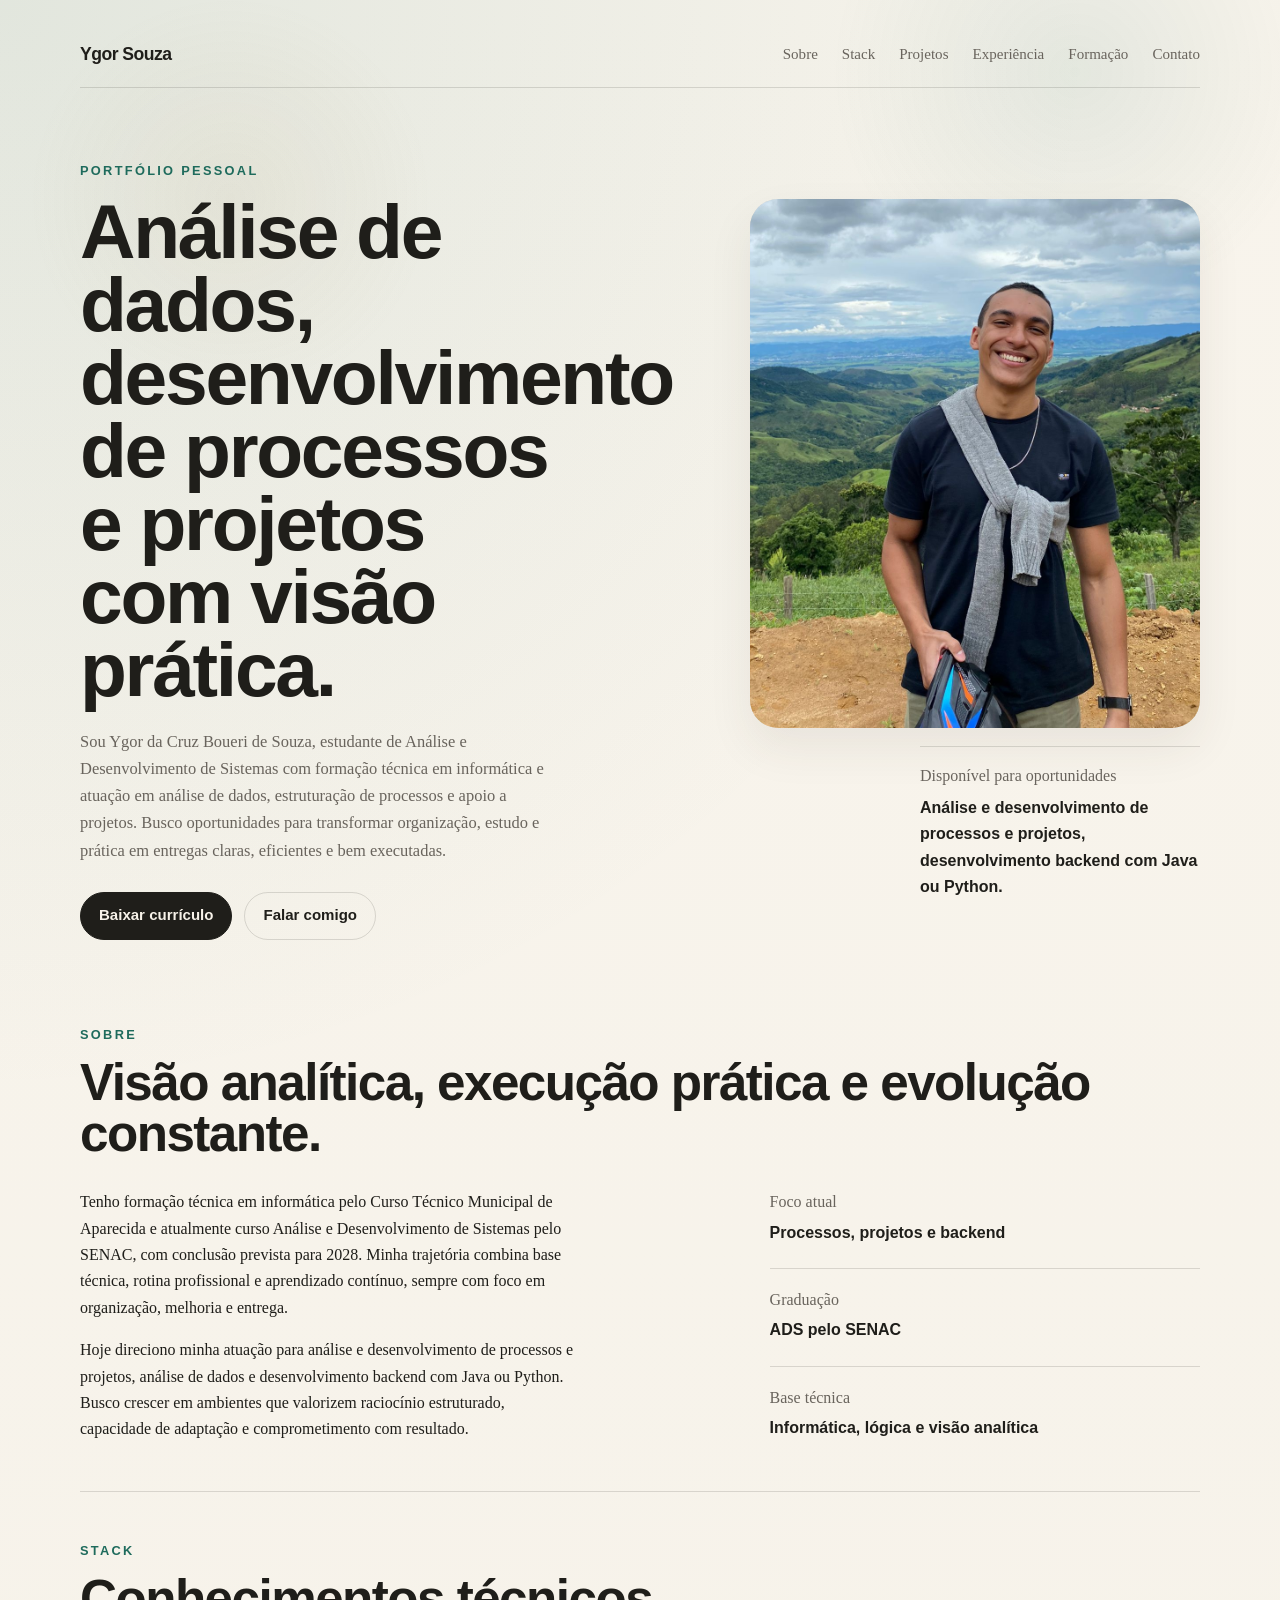
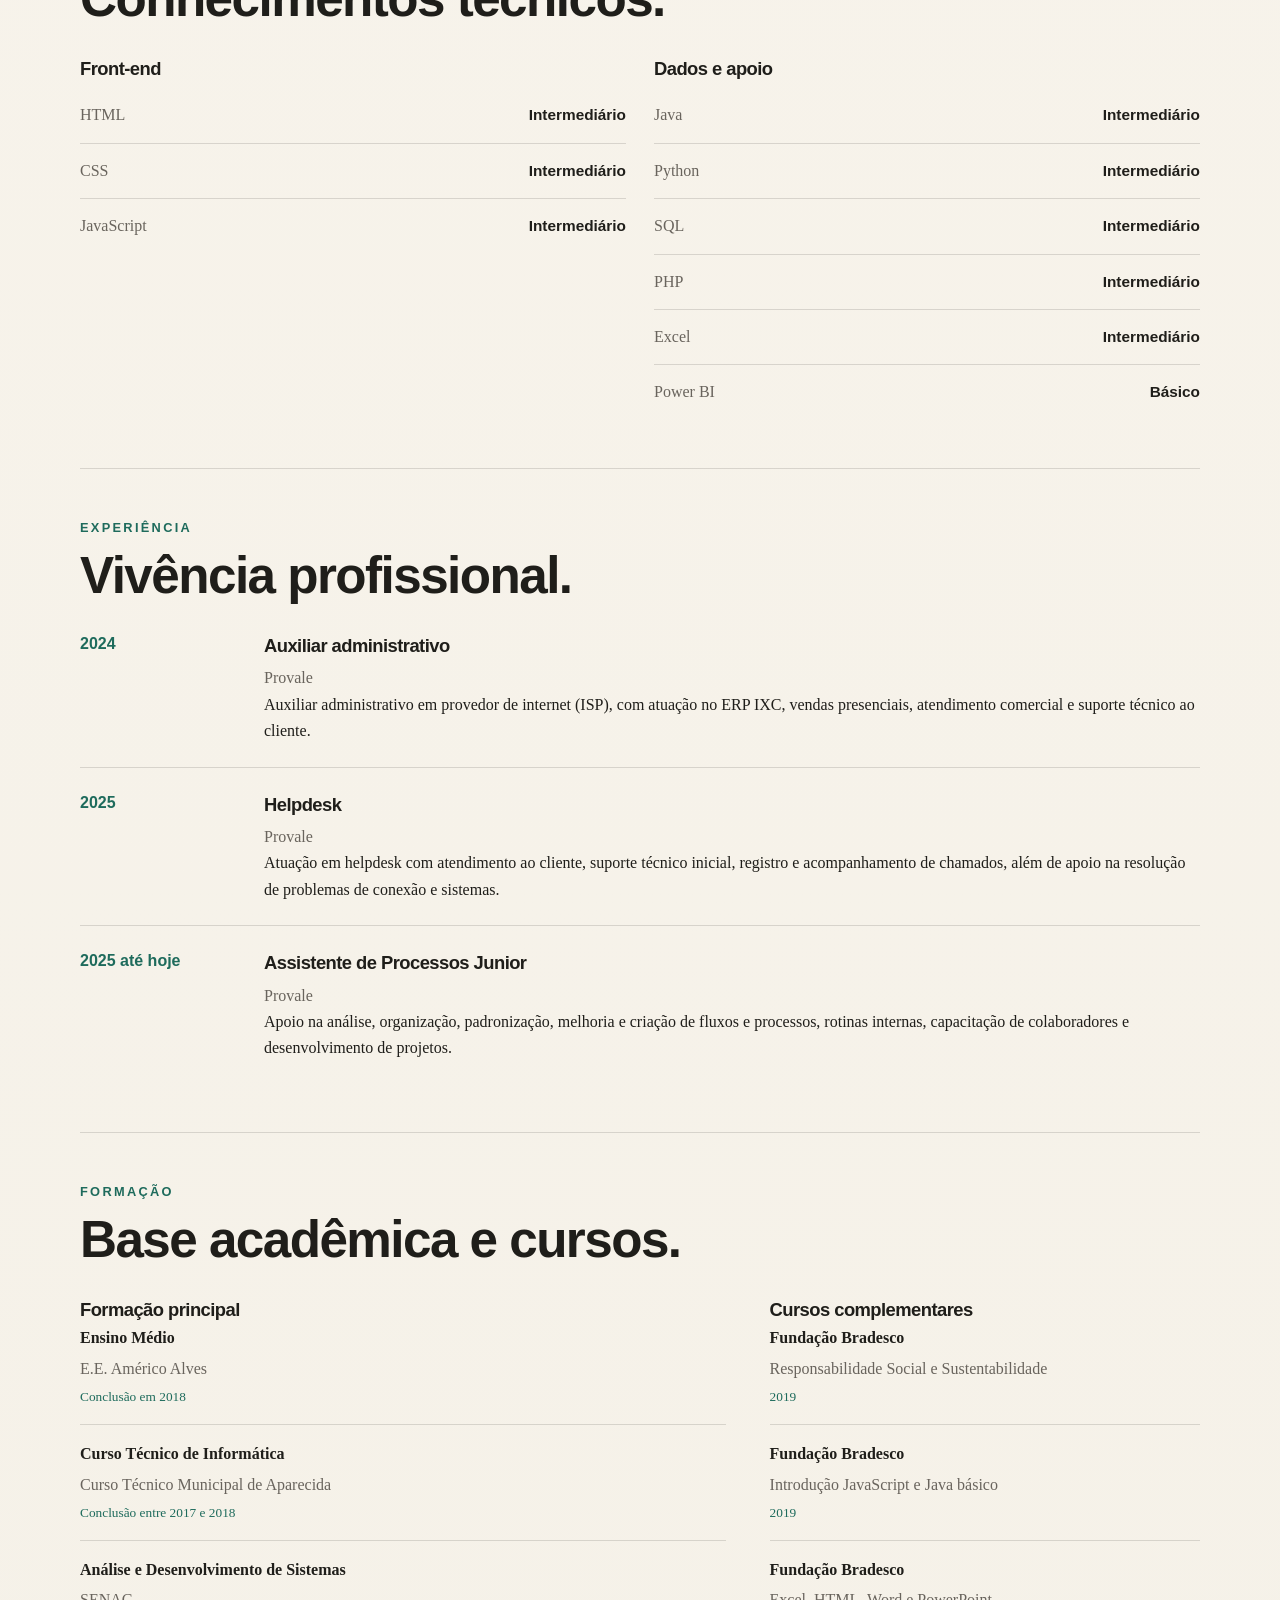
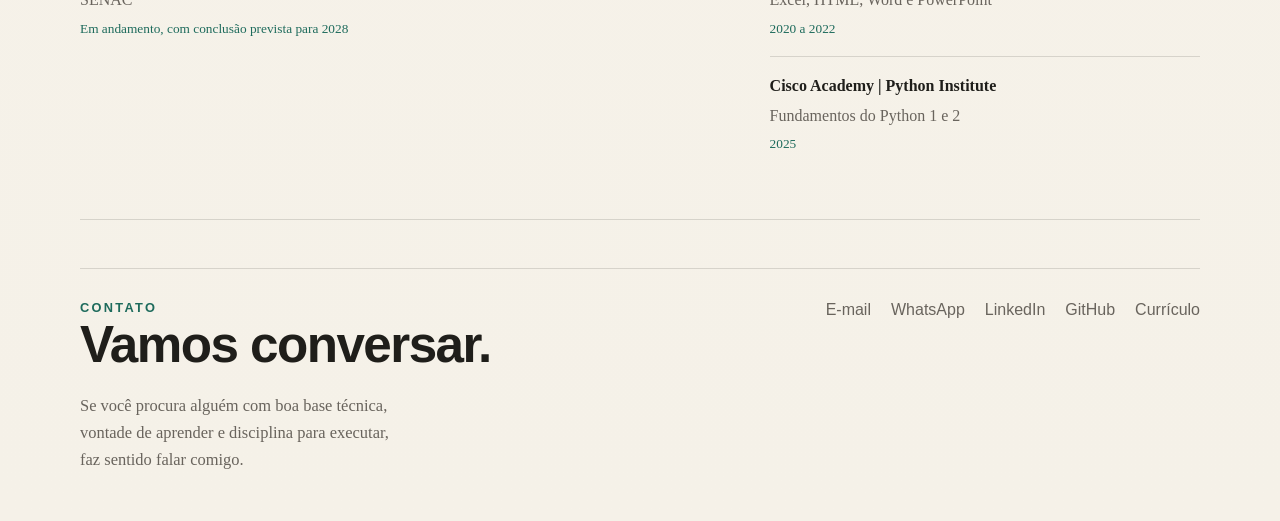
==== commit 6a325a23: "Atualização do portifólio, correção gramatical e no currículo" ====
--- a/index.html
+++ b/index.html
@@ -5,7 +5,7 @@
     <meta name="viewport" content="width=device-width, initial-scale=1.0">
     <meta name="description" content="Portfólio de Ygor da Cruz B. Souza, desenvolvedor front-end com perfil técnico, experiência prática e formação em tecnologia.">
     <title>Ygor da Cruz B. Souza | Portfólio</title>
-    <link rel="icon" type="image/svg+xml" href="Img/favicon.svg">
+    <link rel="icon" type="image/svg+xml" href="Img/Logo.png">
     <link rel="stylesheet" href="Css/Style.css">
 </head>
 <body>
@@ -33,7 +33,7 @@
                 <p class="eyebrow reveal">Portfólio pessoal</p>
                 <h1 class="reveal reveal-delay-1">Análise de dados, desenvolvimento de processos e projetos com visão prática.</h1>
                 <p class="lead reveal reveal-delay-2">
-                    Sou Ygor da Cruz B. Souza, estudante de Análise e Desenvolvimento de Sistemas com formação técnica
+                    Sou Ygor da Cruz Boueri de Souza, estudante de Análise e Desenvolvimento de Sistemas com formação técnica
                     em informática e atuação em análise de dados, estruturação de processos e apoio a projetos. Busco
                     oportunidades para transformar organização, estudo e prática em entregas claras, eficientes e bem
                     executadas.
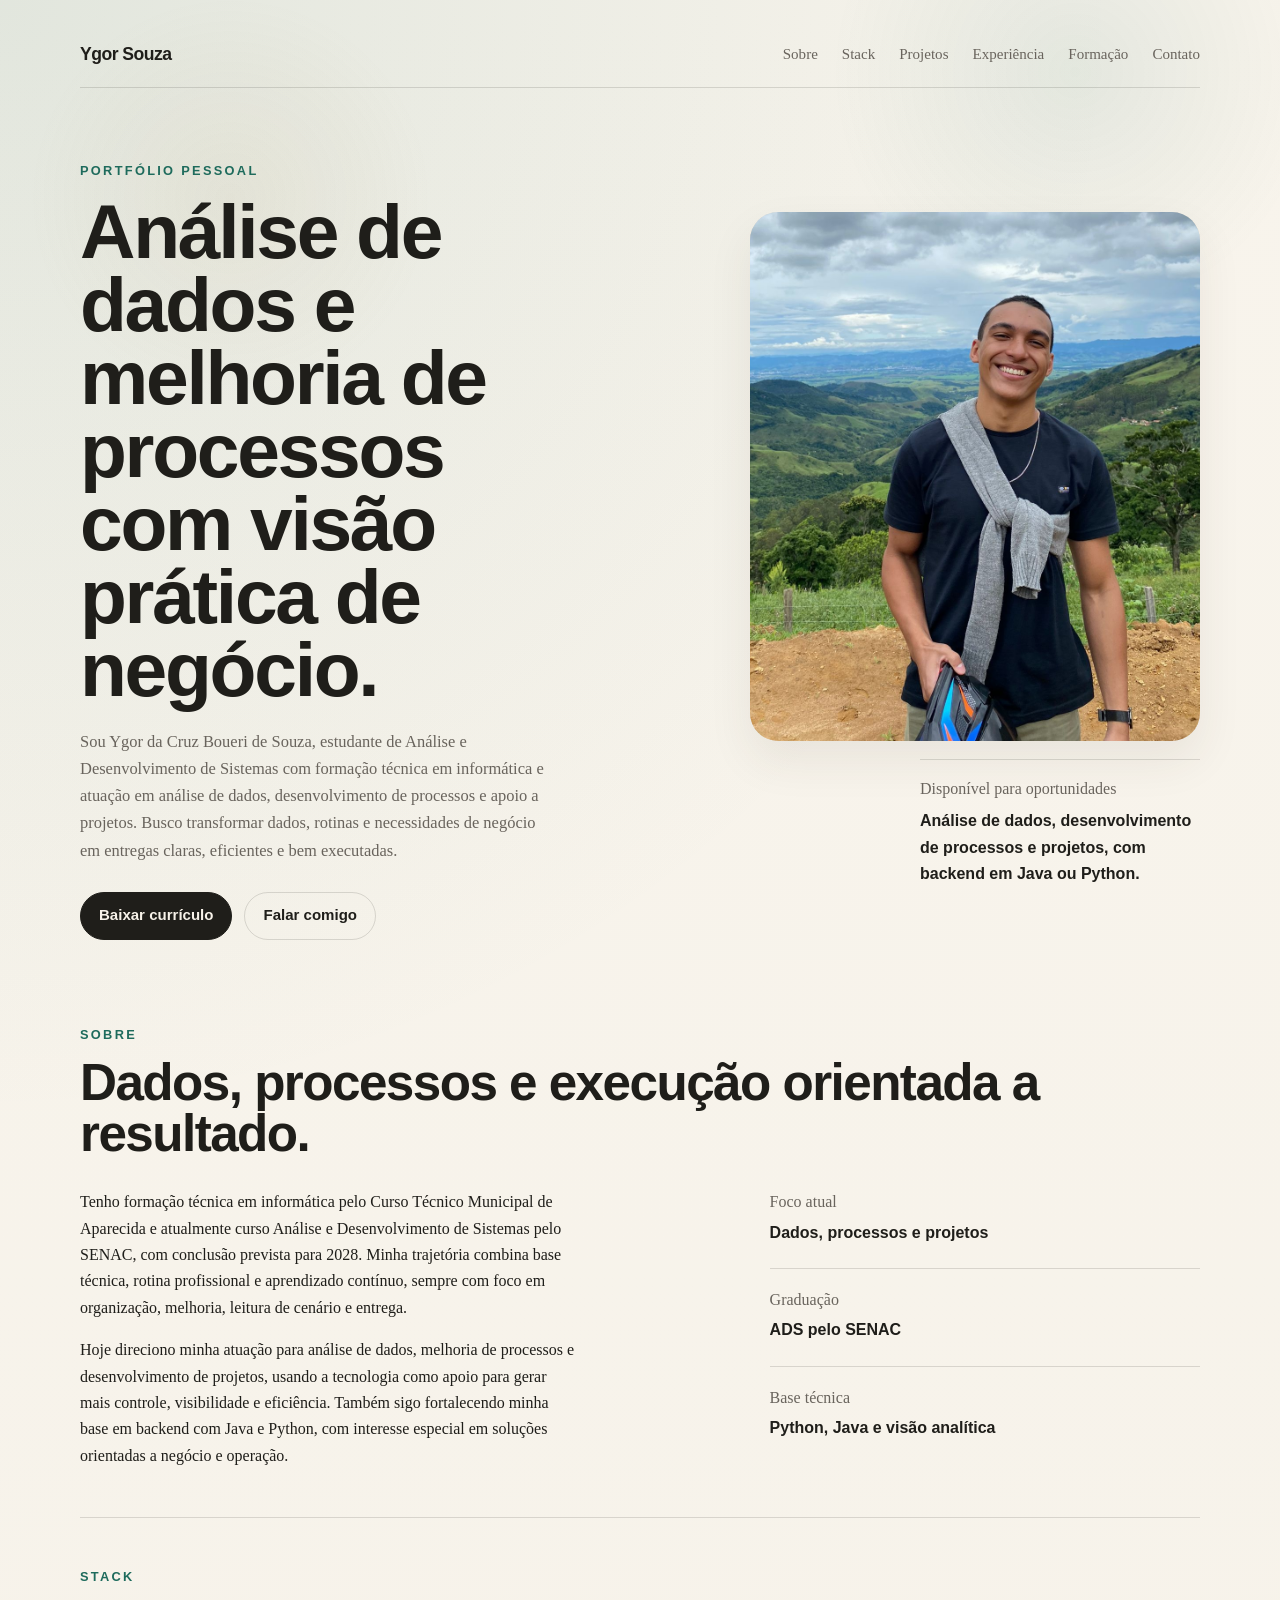
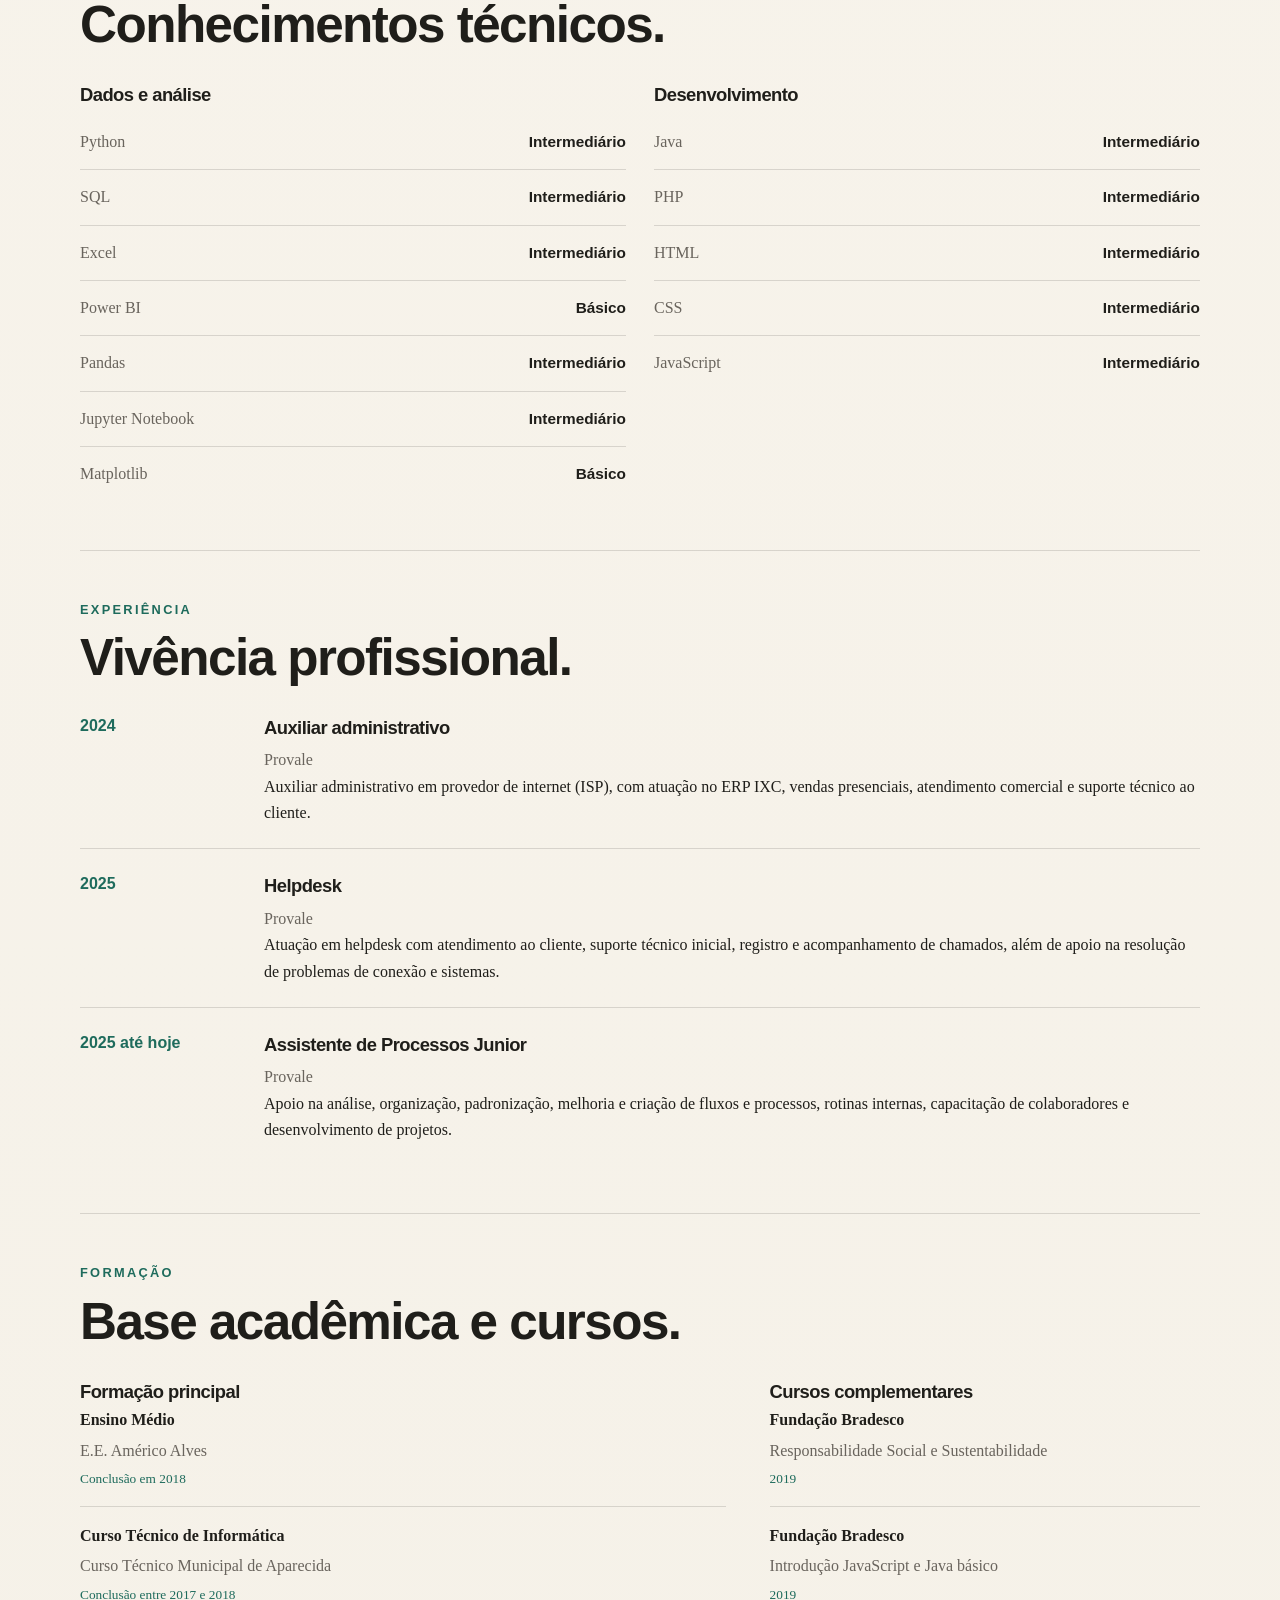
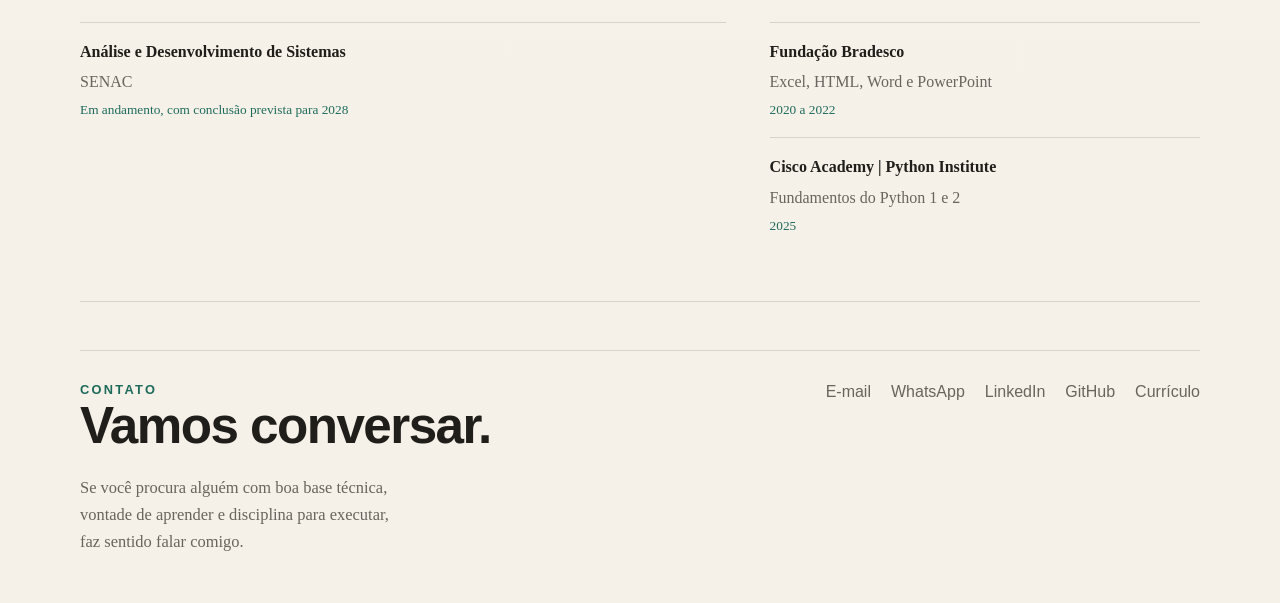
==== commit 9cd2b8c7: "Atualização de portfolio e ajuste na página index" ====
--- a/index.html
+++ b/index.html
@@ -3,7 +3,7 @@
 <head>
     <meta charset="UTF-8">
     <meta name="viewport" content="width=device-width, initial-scale=1.0">
-    <meta name="description" content="Portfólio de Ygor da Cruz B. Souza, desenvolvedor front-end com perfil técnico, experiência prática e formação em tecnologia.">
+    <meta name="description" content="Portfólio de Ygor da Cruz B. Souza, com foco em análise de dados, melhoria de processos, projetos e desenvolvimento backend com Java e Python.">
     <title>Ygor da Cruz B. Souza | Portfólio</title>
     <link rel="icon" type="image/svg+xml" href="Img/Logo.png">
     <link rel="stylesheet" href="Css/Style.css">
@@ -31,12 +31,12 @@
         <section class="hero shell">
             <div class="hero-copy">
                 <p class="eyebrow reveal">Portfólio pessoal</p>
-                <h1 class="reveal reveal-delay-1">Análise de dados, desenvolvimento de processos e projetos com visão prática.</h1>
+                <h1 class="reveal reveal-delay-1">Análise de dados e melhoria de processos com visão prática de negócio.</h1>
                 <p class="lead reveal reveal-delay-2">
-                    Sou Ygor da Cruz Boueri de Souza, estudante de Análise e Desenvolvimento de Sistemas com formação técnica
-                    em informática e atuação em análise de dados, estruturação de processos e apoio a projetos. Busco
-                    oportunidades para transformar organização, estudo e prática em entregas claras, eficientes e bem
-                    executadas.
+                    Sou Ygor da Cruz Boueri de Souza, estudante de Análise e Desenvolvimento de Sistemas com formação
+                    técnica em informática e atuação em análise de dados, desenvolvimento de processos e apoio a
+                    projetos. Busco transformar dados, rotinas e necessidades de negócio em entregas claras,
+                    eficientes e bem executadas.
                 </p>
 
                 <div class="hero-actions reveal reveal-delay-3">
@@ -51,7 +51,7 @@
                 </div>
                 <div class="hero-note">
                     <span>Disponível para oportunidades</span>
-                    <strong>Análise e desenvolvimento de processos e projetos, desenvolvimento backend com Java ou Python.</strong>
+                    <strong>Análise de dados, desenvolvimento de processos e projetos, com backend em Java ou Python.</strong>
                 </div>
             </div>
         </section>
@@ -60,7 +60,7 @@
         <section class="section shell" id="sobre">
             <div class="section-head reveal">
                 <p class="eyebrow">Sobre</p>
-                <h2>Visão analítica, execução prática e evolução constante.</h2>
+                <h2>Dados, processos e execução orientada a resultado.</h2>
             </div>
 
             <div class="two-column">
@@ -69,19 +69,20 @@
                         Tenho formação técnica em informática pelo Curso Técnico Municipal de Aparecida e atualmente
                         curso Análise e Desenvolvimento de Sistemas pelo SENAC, com conclusão prevista para 2028. Minha
                         trajetória combina base técnica, rotina profissional e aprendizado contínuo, sempre com foco em
-                        organização, melhoria e entrega.
+                        organização, melhoria, leitura de cenário e entrega.
                     </p>
                     <p>
-                        Hoje direciono minha atuação para análise e desenvolvimento de processos e projetos, análise de
-                        dados e desenvolvimento backend com Java ou Python. Busco crescer em ambientes que valorizem
-                        raciocínio estruturado, capacidade de adaptação e comprometimento com resultado.
+                        Hoje direciono minha atuação para análise de dados, melhoria de processos e desenvolvimento de
+                        projetos, usando a tecnologia como apoio para gerar mais controle, visibilidade e eficiência.
+                        Também sigo fortalecendo minha base em backend com Java e Python, com interesse especial em
+                        soluções orientadas a negócio e operação.
                     </p>
                 </div>
 
                 <ul class="fact-block reveal reveal-delay-2">
                     <li>
                         <span class="fact-label">Foco atual</span>
-                        <strong>Processos, projetos e backend</strong>
+                        <strong>Dados, processos e projetos</strong>
                     </li>
                     <li>
                         <span class="fact-label">Graduação</span>
@@ -89,7 +90,7 @@
                     </li>
                     <li>
                         <span class="fact-label">Base técnica</span>
-                        <strong>Informática, lógica e visão analítica</strong>
+                        <strong>Python, Java e visão analítica</strong>
                     </li>
                 </ul>
             </div>
@@ -104,23 +105,26 @@
 
             <div class="stack-grid">
                 <article class="stack-group reveal reveal-delay-1">
-                    <h3>Front-end</h3>
+                    <h3>Dados e análise</h3>
                     <ul>
+                        <li><span>Python</span><strong>Intermediário</strong></li>
+                        <li><span>SQL</span><strong>Intermediário</strong></li>
+                        <li><span>Excel</span><strong>Intermediário</strong></li>
+                        <li><span>Power BI</span><strong>Básico</strong></li>
+                        <li><span>Pandas</span><strong>Intermediário</strong></li>
+                        <li><span>Jupyter Notebook</span><strong>Intermediário</strong></li>
+                        <li><span>Matplotlib</span><strong>Básico</strong></li>
+                    </ul>
+                </article>
+
+                <article class="stack-group reveal reveal-delay-3">
+                    <h3>Desenvolvimento</h3>
+                    <ul>
+                        <li><span>Java</span><strong>Intermediário</strong></li>
+                        <li><span>PHP</span><strong>Intermediário</strong></li>
                         <li><span>HTML</span><strong>Intermediário</strong></li>
                         <li><span>CSS</span><strong>Intermediário</strong></li>
                         <li><span>JavaScript</span><strong>Intermediário</strong></li>
-                    </ul>
-                </article>
-
-                <article class="stack-group reveal reveal-delay-3">
-                    <h3>Dados e apoio</h3>
-                    <ul>
-                        <li><span>Java</span><strong>Intermediário</strong></li>
-                        <li><span>Python</span><strong>Intermediário</strong></li>
-                        <li><span>SQL</span><strong>Intermediário</strong></li>
-                        <li><span>PHP</span><strong>Intermediário</strong></li>
-                        <li><span>Excel</span><strong>Intermediário</strong></li>
-                        <li><span>Power BI</span><strong>Básico</strong></li>
                     </ul>
                 </article>
             </div>
